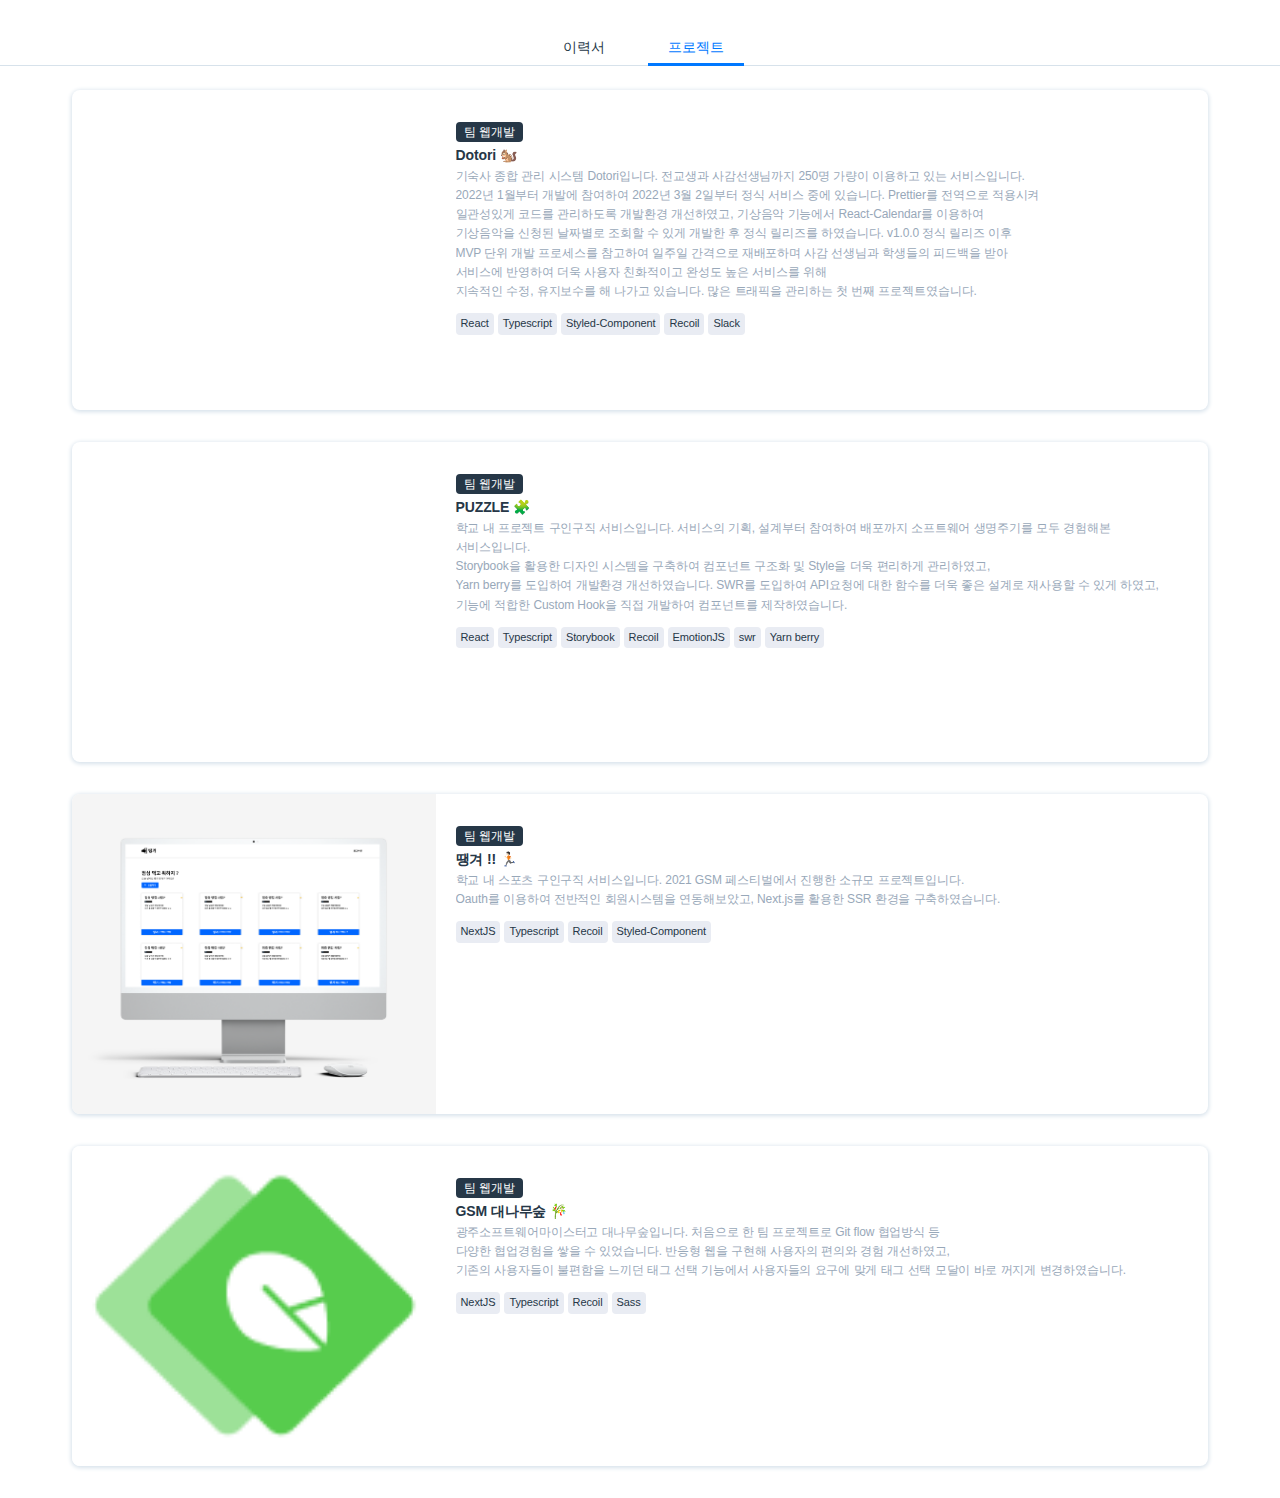
==== skill.html @ eed65def "Add : html, css" ====
<!DOCTYPE html>
<html
  lang="ko"
  xml:lang="ko"
  xmlns="http://www.w3.org/1999/xhtml"
  class=""
  translate=""
>
  <head>
    <title>성장하는 개발자 정태환의 프로젝트입니다.</title>
    <meta charset="utf-8" />
    <link rel="stylesheet" media="all" href="./app.css" />
    <link rel="stylesheet" media="all" href="./library.css" />
  </head>

  <body
    class="skill-check-assignments skill-check-assignments-index"
    data-ns=""
    data-controller="skill_check_assignments"
    data-action="index"
    data-defaultlocale="ko"
    data-locale="ko"
  >
    <div class="main">
      <ul class="nav nav-tabs skill-checks-nav-tabs nav-svg" role="tablist">
        <li class="nav-item">
          <a class="nav-link" href="./index.html">
            <svg class="ic-24"></svg>
            이력서
          </a>
        </li>
        <li class="nav-item active">
          <a class="nav-link" href="./skill.html">
            <svg class="ic-24"></svg>
            프로젝트
          </a>
        </li>
      </ul>
      <div class="container-skill-checks-assignment">
        <div class="container">
          <section class="skill-check-assignment-contents">
            <section class="skill-check-assignment-list">
              <div class="list-assignments">
                <div style="width: 100%" class="list-assignment-item">
                  <a
                    style="display: flex; flex-direction: row"
                    href="https://github.com/Team-Ampersand/Dotori-client"
                    class="item-content"
                  >
                    <div
                      class="img-thumb"
                      style="
                        background: url('./image/dotori\ mockup.png') no-repeat
                          center;
                        background-size: cover;
                      "
                    ></div>
                    <div class="body">
                      <span>
                        <span class="badge practice">팀 웹개발</span>
                      </span>
                      <h5 class="title">Dotori 🐿</h5>
                      <div class="markdown github">
                        <p>
                          기숙사 종합 관리 시스템 Dotori입니다. 전교생과
                          사감선생님까지 250명 가량이 이용하고 있는
                          서비스입니다. <br />2022년 1월부터 개발에 참여하여
                          2022년 3월 2일부터 정식 서비스 중에 있습니다.
                          Prettier를 전역으로 적용시켜 <br />일관성있게 코드를
                          관리하도록 개발환경 개선하였고, 기상음악 기능에서
                          React-Calendar를 이용하여 <br />기상음악을 신청된
                          날짜별로 조회할 수 있게 개발한 후 정식 릴리즈를
                          하였습니다. v1.0.0 정식 릴리즈 이후 <br />MVP 단위
                          개발 프로세스를 참고하여 일주일 간격으로 재배포하며
                          사감 선생님과 학생들의 피드백을 받아 <br />서비스에
                          반영하여 더욱 사용자 친화적이고 완성도 높은 서비스를
                          위해 <br />지속적인 수정, 유지보수를 해 나가고
                          있습니다. 많은 트래픽을 관리하는 첫 번째
                          프로젝트였습니다.
                        </p>
                      </div>
                      <ul class="tags">
                        <li class="tag">React</li>
                        <li class="tag">Typescript</li>
                        <li class="tag">Styled-Component</li>
                        <li class="tag">Recoil</li>
                        <li class="tag">Slack</li>
                      </ul>
                    </div>
                  </a>
                </div>
                <div style="width: 100%" class="list-assignment-item">
                  <a
                    style="display: flex; flex-direction: row"
                    href="https://github.com/Frame-in-Puzzle/Puzzle-Front"
                    class="item-content"
                  >
                    <div
                      class="img-thumb"
                      style="
                        background: url('https://img1.daumcdn.net/thumb/R1280x0/?scode=mtistory2&fname=https%3A%2F%2Fblog.kakaocdn.net%2Fdn%2FQvukx%2FbtrpxwzLynY%2F8ZdENGbINruD2b8028ktpK%2Fimg.png')
                          no-repeat center;
                        background-size: cover;
                      "
                    ></div>
                    <div class="body">
                      <span>
                        <span class="badge practice">팀 웹개발</span>
                      </span>
                      <h5 class="title">PUZZLE 🧩</h5>
                      <div class="markdown github">
                        <p>
                          학교 내 프로젝트 구인구직 서비스입니다. 서비스의 기획,
                          설계부터 참여하여 배포까지 소프트웨어 생명주기를 모두
                          경험해본 서비스입니다. <br />
                          Storybook을 활용한 디자인 시스템을 구축하여 컴포넌트
                          구조화 및 Style을 더욱 편리하게 관리하였고,<br />
                          Yarn berry를 도입하여 개발환경 개선하였습니다. SWR를
                          도입하여 API요청에 대한 함수를 더욱 좋은 설계로
                          재사용할 수 있게 하였고,<br />
                          기능에 적합한 Custom Hook을 직접 개발하여 컴포넌트를
                          제작하였습니다.
                        </p>
                      </div>
                      <ul class="tags">
                        <li class="tag">React</li>
                        <li class="tag">Typescript</li>
                        <li class="tag">Storybook</li>
                        <li class="tag">Recoil</li>
                        <li class="tag">EmotionJS</li>
                        <li class="tag">swr</li>
                        <li class="tag">Yarn berry</li>
                      </ul>
                    </div>
                  </a>
                </div>
                <div style="width: 100%" class="list-assignment-item">
                  <a
                    style="display: flex; flex-direction: row"
                    href="https://github.com/Ohapzizon/Ohapzizon-Client"
                    class="item-content"
                  >
                    <div
                      class="img-thumb"
                      style="
                        background: url('./image/ddanggyo\ mockup.png')
                          no-repeat center;
                        background-size: cover;
                      "
                    ></div>
                    <div class="body">
                      <span>
                        <span class="badge practice">팀 웹개발</span>
                      </span>
                      <h5 class="title">땡겨 !! 🏃🏻</h5>
                      <div class="markdown github">
                        <p>
                          학교 내 스포츠 구인구직 서비스입니다. 2021 GSM
                          페스티벌에서 진행한 소규모 프로젝트입니다.
                          <br />Oauth를 이용하여 전반적인 회원시스템을
                          연동해보았고, Next.js를 활용한 SSR 환경을
                          구축하였습니다.
                        </p>
                      </div>
                      <ul class="tags">
                        <li class="tag">NextJS</li>
                        <li class="tag">Typescript</li>
                        <li class="tag">Recoil</li>
                        <li class="tag">Styled-Component</li>
                      </ul>
                    </div>
                  </a>
                </div>
                <div style="width: 100%" class="list-assignment-item">
                  <a
                    style="display: flex; flex-direction: row"
                    href="https://github.com/joog-lim/bamboo-front"
                    class="item-content"
                  >
                    <div
                      class="img-thumb"
                      style="
                        background: url('./image/jooglim\ logo.png') no-repeat
                          center;
                        background-size: cover;
                      "
                    ></div>
                    <div class="body">
                      <span>
                        <span class="badge practice">팀 웹개발</span>
                      </span>
                      <h5 class="title">GSM 대나무숲 🎋</h5>
                      <div class="markdown github">
                        <p>
                          광주소프트웨어마이스터고 대나무숲입니다. 처음으로 한
                          팀 프로젝트로 Git flow 협업방식 등 <br />다양한
                          협업경험을 쌓을 수 있었습니다. 반응형 웹을 구현해
                          사용자의 편의와 경험 개선하였고, <br />기존의
                          사용자들이 불편함을 느끼던 태그 선택 기능에서
                          사용자들의 요구에 맞게 태그 선택 모달이 바로 꺼지게
                          변경하였습니다.
                        </p>
                      </div>
                      <ul class="tags">
                        <li class="tag">NextJS</li>
                        <li class="tag">Typescript</li>
                        <li class="tag">Recoil</li>
                        <li class="tag">Sass</li>
                      </ul>
                    </div>
                  </a>
                </div>
              </div>
            </section>
          </section>
        </div>
      </div>
    </div>
  </body>
</html>
---- app.css ----
:export {
    xs-down: "max-width: 320px";
    sm-down: "max-width: 575px";
    md-down: "max-width: 767px";
    lg-down: "max-width: 991px";
    xl-down: "max-width: 1199px";
    xxl-down: "max-width: 1599px";
    xxxl-down: "max-width: 1999px"
}

.w-56 {
    width: 3.5rem !important
}

.w-74 {
    width: 4.625rem !important
}

.w-80 {
    width: 5rem !important
}

.w-90 {
    width: 5.625rem !important
}

.w-150 {
    width: 9.375rem !important
}

.w-160 {
    width: 10rem !important
}

.w-194 {
    width: 12.125rem !important
}

.w-220 {
    width: 13.75rem !important
}

.w-249 {
    width: 15.5625rem !important
}

.w-270 {
    width: 16.875rem !important
}

.w-304 {
    width: 19rem !important
}

.w-309 {
    width: 19.3125rem !important
}

.w-500 {
    width: 31.25rem !important
}

.w-618 {
    width: 38.625rem !important
}

.w-656 {
    width: 41rem !important
}

.w-720 {
    width: 45rem !important
}

.w-932 {
    width: 58.25rem !important
}

.h-18 {
    height: 1.125rem !important
}

.h-22 {
    height: 1.375rem !important
}

.h-41 {
    height: 2.5625rem !important
}

.h-71 {
    height: 4.4375rem !important
}

.h-180 {
    height: 11.25rem !important
}

:export {
    xs-down: "max-width: 320px";
    sm-down: "max-width: 575px";
    md-down: "max-width: 767px";
    lg-down: "max-width: 991px";
    xl-down: "max-width: 1199px";
    xxl-down: "max-width: 1599px";
    xxxl-down: "max-width: 1999px"
}

body {
    width: 100%;
    margin: 0;
    word-break: keep-all;
    word-wrap: break-word;
    color: #263747;
    overflow-x: hidden
}

a:focus {
    outline: 0
}

svg {
    transition-delay: initial;
    transition-duration: 80ms;
    transition-property: all;
    transition-timing-function: ease-in-out;
    vertical-align: top
}

.main {
    min-height: calc(100vh - 3.125rem - 24.625rem - 5rem)
}

@media (max-width: 767px) {
    .main {
        min-height: calc(100vh - 3.125rem - 24.625rem - 2.125rem)
    }
}

@media (max-width: 575px) {
    .main {
        min-height: calc(100vh - 3.125rem - 24.625rem - .875rem)
    }
}

@keyframes hover-me {
    100% {
        transform: translate3d(0, .75rem, 0)
    }
}

@keyframes sk-bouncedelay {
    0%, 100%, 80% {
        transform: scale(0)
    }
    40% {
        transform: scale(1)
    }
}

@supports (-webkit-line-clamp:1) {
    .line-clamp:after {
        display: none !important
    }
}

.section-title {
    margin: 2.5rem 0 .5rem 0;
    display: flex;
    justify-content: space-between;
    align-items: center
}

@media (max-width: 575px) {
    .section-title {
        margin: 1rem 0 .25rem 0
    }
}

@media (min-width: 576px) and (max-width: 767px) {
    .section-title {
        margin: 1.5rem 0 .25rem 0
    }
}

@media (min-width: 768px) and (max-width: 991px) {
    .section-title {
        margin: 2rem 0 .5rem 0
    }
}

.section-title h5, .section-title h6 {
    font-weight: 700
}

@media (max-width: 767px) {
    .section-title h5, .section-title h6 {
        font-size: 14px;
        line-height: 1.5
    }
}

@media (max-width: 767px) and (max-width: 767px) {
    .section-title h5, .section-title h6 {
        font-size: 13px
    }
}

@keyframes pulse {
    0% {
        box-shadow: 0 0 rgba(255, 255, 255, .4)
    }
    70% {
        box-shadow: 0 0 0 .625rem rgba(255, 255, 255, 0)
    }
    100% {
        box-shadow: 0 0 rgba(255, 255, 255, 0)
    }
}

@page {
    margin: 0
}

@keyframes cd-pulse {
    0% {
        box-shadow: 0 0 0 0 #fbc02d
    }
    100% {
        box-shadow: 0 0 0 20px rgba(255, 235, 59, 0)
    }
}

@keyframes scale {
    0% {
        transform: translateY(-25%) scale(.2)
    }
    50% {
        transform: translateY(25%) scale(.4)
    }
    100% {
        transform: translateY(-25%) scale(.2)
    }
}

.nav-svg {
    justify-content: center
}

@media (max-width: 575px) {
    .nav-svg {
        flex-wrap: nowrap;
        overflow-x: scroll;
        overflow-y: hidden;
        justify-content: flex-start
    }
}

.nav-svg > .nav-item, .nav-svg > li {
    text-align: center
}

@media (min-width: 576px) {
    .nav-svg > .nav-item, .nav-svg > li {
        min-width: 6rem
    }
}

@media (max-width: 575px) {
    .nav-svg > .nav-item, .nav-svg > li {
        font-size: .875rem
    }
}

.nav-svg > .nav-item > a, .nav-svg > li > a {
    white-space: nowrap
}

.nav-svg > .nav-item > a > svg, .nav-svg > li > a > svg {
    display: block;
    margin: 0 auto .25rem auto
}

@media (max-width: 575px) {
    .nav-svg > .nav-item > a > svg, .nav-svg > li > a > svg {
        display: none
    }
}

.nav-svg > .nav-item + .nav-item, .nav-svg > .nav-item + li, .nav-svg > li + .nav-item, .nav-svg > li + li {
    margin-left: .25rem
}

@media (max-width: 575px) {
    .nav-svg > .nav-item + .nav-item, .nav-svg > .nav-item + li, .nav-svg > li + .nav-item, .nav-svg > li + li {
        margin-left: .75rem
    }
}

@media (max-width: 575px) {
    .nav-svg > .nav-item:first-child, .nav-svg > li:first-child {
        margin-left: .75rem
    }
}

@-moz-document url-prefix() {
    input[type=radio] {
        width: 1rem;
        min-width: 1rem;
        max-width: 1rem;
        height: 1rem;
        border: .125rem solid #b2c0cc;
        margin-right: .375rem;
        -webkit-appearance: none;
        -moz-appearance: none;
        background-color: transparent;
        border-radius: 62.5rem;
        outline: 0 !important;
        vertical-align: middle
    }
    input[type=radio]:not([disabled]):focus, input[type=radio]:not([disabled]):hover {
        border: .32rem solid #263747;
        background-color: #263747
    }
    input[type=radio]:checked {
        border: .32rem solid #263747;
        background-color: #fff !important
    }
}

@-moz-document url-prefix() {
    input[type=checkbox] {
        width: 1rem;
        min-width: 1rem;
        max-width: 1rem;
        height: 1rem;
        border: .125rem solid #b2c0cc;
        margin-right: .375rem;
        -webkit-appearance: none;
        -moz-appearance: none;
        background-color: transparent;
        border-radius: .125rem;
        outline: 0 !important;
        vertical-align: middle
    }
    input[type=checkbox]:not([disabled]):focus, input[type=checkbox]:not([disabled]):hover {
        border-color: #263747;
        background-color: transparent;
        background-size: .875rem .75rem
    }
    input[type=checkbox]:checked {
        border-color: #263747;
        background: #263747 url(https://andrewdongminyoo.github.iohttps://andrewdongminyoo.github.iohttps://andrewdongminyoo.github.iohttps://andrewdongminyoo.github.iohttps://andrewdongminyoo.github.iohttps://andrewdongminyoo.github.iohttps://andrewdongminyoo.github.iohttps://andrewdongminyoo.github.iohttps://andrewdongminyoo.github.iohttps://andrewdongminyoo.github.iohttps://andrewdongminyoo.github.iohttps://andrewdongminyoo.github.iohttps://andrewdongminyoo.github.iohttps://andrewdongminyoo.github.iohttps://andrewdongminyoo.github.iohttps://andrewdongminyoo.github.iohttps://andrewdongminyoo.github.iohttps://andrewdongminyoo.github.iohttps://andrewdongminyoo.github.iohttps://andrewdongminyoo.github.iohttps://andrewdongminyoo.github.iohttps://andrewdongminyoo.github.iohttps://andrewdongminyoo.github.io/assets/img-check-sm-light-c6c81f31aa06c36b958455d046792770241fe33b1e41998e22485fd6e41f13a2.png) no-repeat center center !important;
        background-size: .625rem .5rem !important
    }
}

@keyframes slideInUp {
    from {
        transform: translateY(calc(100% + 24px))
    }
    to {
        transform: translateY(0)
    }
}

@-moz-document url-prefix() {
    .input-checkbox-list .input-checkbox {
        width: 1rem;
        min-width: 1rem;
        max-width: 1rem;
        height: 1rem;
        border: .125rem solid #cdd7e0;
        margin-right: .375rem;
        -webkit-appearance: none;
        -moz-appearance: none;
        background-color: transparent;
        border-radius: .125rem;
        outline: 0 !important;
        vertical-align: middle
    }
    .input-checkbox-list .input-checkbox:not([disabled]):focus, .input-checkbox-list .input-checkbox:not([disabled]):hover {
        border-color: #0053f4;
        background-color: transparent;
        background-size: .875rem .75rem
    }
    .input-checkbox-list .input-checkbox:checked {
        border-color: #0053f4;
        background: #0053f4 url(/assets/img-check-sm-light-c6c81f31aa06c36b958455d046792770241fe33b1e41998e22485fd6e41f13a2.png) no-repeat center center !important;
        background-size: .625rem .5rem !important
    }
}

@-moz-document url-prefix() {
    .filter-box .filter-options .input-checkbox {
        width: 1rem;
        min-width: 1rem;
        max-width: 1rem;
        height: 1rem;
        border: .125rem solid #98a8b9;
        margin-right: .375rem;
        -webkit-appearance: none;
        -moz-appearance: none;
        background-color: transparent;
        border-radius: .125rem;
        outline: 0 !important;
        vertical-align: middle
    }
    .filter-box .filter-options .input-checkbox:not([disabled]):focus, .filter-box .filter-options .input-checkbox:not([disabled]):hover {
        border-color: #0078ff;
        background-color: transparent;
        background-size: .875rem .75rem
    }
    .filter-box .filter-options .input-checkbox:checked {
        border-color: #0078ff;
        background: #0078ff url(/assets/img-check-sm-light-c6c81f31aa06c36b958455d046792770241fe33b1e41998e22485fd6e41f13a2.png) no-repeat center center !important;
        background-size: .625rem .5rem !important
    }
}

@keyframes ic-spinner {
    0% {
        transform: rotate(0)
    }
    100% {
        transform: rotate(1440deg)
    }
}

@keyframes spin {
    from {
        transform: rotate(0)
    }
    to {
        transform: rotate(359deg)
    }
}

@keyframes lds-ellipsis1 {
    0% {
        transform: scale(0)
    }
    100% {
        transform: scale(1)
    }
}

@keyframes lds-ellipsis3 {
    0% {
        transform: scale(1)
    }
    100% {
        transform: scale(0)
    }
}

@keyframes lds-ellipsis2 {
    0% {
        transform: translate(0, 0)
    }
    100% {
        transform: translate(19px, 0)
    }
}

@keyframes fadeDownLoad {
    from {
        opacity: 0;
        transform: translateY(-.25rem)
    }
    to {
        opacity: 1;
        transform: translateY(0)
    }
}

@keyframes fadeDownLoad {
    from {
        opacity: 0;
        transform: translateY(-.25rem)
    }
    to {
        opacity: 1;
        transform: translateY(0)
    }
}

@keyframes fadeDownLoad {
    from {
        opacity: 0;
        transform: translateY(-.25rem)
    }
    to {
        opacity: 1;
        transform: translateY(0)
    }
}

@keyframes fadeDownLoad {
    from {
        opacity: 0;
        transform: translateY(-.25rem)
    }
    to {
        opacity: 1;
        transform: translateY(0)
    }
}

@keyframes fadeDownLoad {
    from {
        opacity: 0;
        transform: translateY(-.25rem)
    }
    to {
        opacity: 1;
        transform: translateY(0)
    }
}

@keyframes fadeDownLoad {
    from {
        opacity: 0;
        transform: translateY(-.25rem)
    }
    to {
        opacity: 1;
        transform: translateY(0)
    }
}

@keyframes fadeDownLoad {
    from {
        opacity: 0;
        transform: translateY(-.25rem)
    }
    to {
        opacity: 1;
        transform: translateY(0)
    }
}

@keyframes fadeDownLoad {
    from {
        opacity: 0;
        transform: translateY(-.25rem)
    }
    to {
        opacity: 1;
        transform: translateY(0)
    }
}

@keyframes fadeDownLoad {
    from {
        opacity: 0;
        transform: translateY(-.25rem)
    }
    to {
        opacity: 1;
        transform: translateY(0)
    }
}

@keyframes fadeDownLoad {
    from {
        opacity: 0;
        transform: translateY(-.25rem)
    }
    to {
        opacity: 1;
        transform: translateY(0)
    }
}

@keyframes fadeDownLoad {
    from {
        opacity: 0;
        transform: translateY(-.25rem)
    }
    to {
        opacity: 1;
        transform: translateY(0)
    }
}

@keyframes blink {
    0% {
        opacity: 1
    }
    50% {
        opacity: .16
    }
    100% {
        opacity: 1
    }
}

@keyframes indeterminate {
    0% {
        left: -35%;
        right: 100%
    }
    60% {
        left: 100%;
        right: -90%
    }
    100% {
        left: 100%;
        right: -90%
    }
}

@keyframes indeterminate-short {
    0% {
        left: -200%;
        right: 100%
    }
    60% {
        left: 107%;
        right: -8%
    }
    100% {
        left: 107%;
        right: -8%
    }
}

:export {
    xs-down: "max-width: 320px";
    sm-down: "max-width: 575px";
    md-down: "max-width: 767px";
    lg-down: "max-width: 991px";
    xl-down: "max-width: 1199px";
    xxl-down: "max-width: 1599px";
    xxxl-down: "max-width: 1999px"
}

:export {
    xs-down: "max-width: 320px";
    sm-down: "max-width: 575px";
    md-down: "max-width: 767px";
    lg-down: "max-width: 991px";
    xl-down: "max-width: 1199px";
    xxl-down: "max-width: 1599px";
    xxxl-down: "max-width: 1999px"
}

@keyframes slide {
    from {
        opacity: 0;
        transform: translateX(1rem) translateY(-50%)
    }
    to {
        opacity: 1;
        transform: translateX(0) translateY(-50%)
    }
}

:export {
    xs-down: "max-width: 320px";
    sm-down: "max-width: 575px";
    md-down: "max-width: 767px";
    lg-down: "max-width: 991px";
    xl-down: "max-width: 1199px";
    xxl-down: "max-width: 1599px";
    xxxl-down: "max-width: 1999px"
}

:export {
    xs-down: "max-width: 320px";
    sm-down: "max-width: 575px";
    md-down: "max-width: 767px";
    lg-down: "max-width: 991px";
    xl-down: "max-width: 1199px";
    xxl-down: "max-width: 1599px";
    xxxl-down: "max-width: 1999px"
}

:export {
    xs-down: "max-width: 320px";
    sm-down: "max-width: 575px";
    md-down: "max-width: 767px";
    lg-down: "max-width: 991px";
    xl-down: "max-width: 1199px";
    xxl-down: "max-width: 1599px";
    xxxl-down: "max-width: 1999px"
}

:export {
    xs-down: "max-width: 320px";
    sm-down: "max-width: 575px";
    md-down: "max-width: 767px";
    lg-down: "max-width: 991px";
    xl-down: "max-width: 1199px";
    xxl-down: "max-width: 1599px";
    xxxl-down: "max-width: 1999px"
}

:export {
    xs-down: "max-width: 320px";
    sm-down: "max-width: 575px";
    md-down: "max-width: 767px";
    lg-down: "max-width: 991px";
    xl-down: "max-width: 1199px";
    xxl-down: "max-width: 1599px";
    xxxl-down: "max-width: 1999px"
}

:export {
    xs-down: "max-width: 320px";
    sm-down: "max-width: 575px";
    md-down: "max-width: 767px";
    lg-down: "max-width: 991px";
    xl-down: "max-width: 1199px";
    xxl-down: "max-width: 1599px";
    xxxl-down: "max-width: 1999px"
}

:export {
    xs-down: "max-width: 320px";
    sm-down: "max-width: 575px";
    md-down: "max-width: 767px";
    lg-down: "max-width: 991px";
    xl-down: "max-width: 1199px";
    xxl-down: "max-width: 1599px";
    xxxl-down: "max-width: 1999px"
}

:export {
    xs-down: "max-width: 320px";
    sm-down: "max-width: 575px";
    md-down: "max-width: 767px";
    lg-down: "max-width: 991px";
    xl-down: "max-width: 1199px";
    xxl-down: "max-width: 1599px";
    xxxl-down: "max-width: 1999px"
}

:export {
    xs-down: "max-width: 320px";
    sm-down: "max-width: 575px";
    md-down: "max-width: 767px";
    lg-down: "max-width: 991px";
    xl-down: "max-width: 1199px";
    xxl-down: "max-width: 1599px";
    xxxl-down: "max-width: 1999px"
}

@keyframes flash {
    0%, 100%, 50% {
        opacity: 1
    }
    100%, 50% {
        opacity: 0
    }
}

@keyframes spin {
    to {
        transform: rotate(360deg)
    }
}

:export {
    xs-down: "max-width: 320px";
    sm-down: "max-width: 575px";
    md-down: "max-width: 767px";
    lg-down: "max-width: 991px";
    xl-down: "max-width: 1199px";
    xxl-down: "max-width: 1599px";
    xxxl-down: "max-width: 1999px"
}

@-moz-document url-prefix() {
    .design .design-component-checkbox-size-24 input[type=checkbox] {
        width: 1.5rem;
        min-width: 1.5rem;
        max-width: 1.5rem;
        height: 1.5rem;
        border: .125rem solid #b2c0cc;
        margin-right: .375rem;
        -webkit-appearance: none;
        -moz-appearance: none;
        background-color: transparent;
        border-radius: .125rem;
        outline: 0 !important;
        vertical-align: middle
    }
    .design .design-component-checkbox-size-24 input[type=checkbox]:not([disabled]):focus, .design .design-component-checkbox-size-24 input[type=checkbox]:not([disabled]):hover {
        border-color: #263747;
        background-color: transparent;
        background-size: .875rem .75rem
    }
    .design .design-component-checkbox-size-24 input[type=checkbox]:checked {
        border-color: #263747;
        background: #263747 url(https://andrewdongminyoo.github.iohttps://andrewdongminyoo.github.io/assets/img-check-light-bcda1ac96cc8d1e2b0a4087aa60ff04b9b15d649a3b4b72a28f8f1112f42827b.png) no-repeat center center !important;
        background-size: .875rem .75rem
    }
}

@-moz-document url-prefix() {
    .design .design-component-checkbox-size-32 input[type=checkbox] {
        width: 2rem;
        min-width: 2rem;
        max-width: 2rem;
        height: 2rem;
        border: .125rem solid #b2c0cc;
        margin-right: .375rem;
        -webkit-appearance: none;
        -moz-appearance: none;
        background-color: transparent;
        border-radius: .125rem;
        outline: 0 !important;
        vertical-align: middle
    }
    .design .design-component-checkbox-size-32 input[type=checkbox]:not([disabled]):focus, .design .design-component-checkbox-size-32 input[type=checkbox]:not([disabled]):hover {
        border-color: #263747;
        background-color: transparent;
        background-size: .875rem .75rem
    }
    .design .design-component-checkbox-size-32 input[type=checkbox]:checked {
        border-color: #263747;
        background: #263747 url(/assets/img-check-light-bcda1ac96cc8d1e2b0a4087aa60ff04b9b15d649a3b4b72a28f8f1112f42827b.png) no-repeat center center !important;
        background-size: .875rem .75rem
    }
}

@keyframes appearance {
    from {
        opacity: 0;
        transform: translateX(-.5rem)
    }
    to {
        opacity: 1;
        transform: translateX(0)
    }
}

@keyframes disappearance {
    from {
        opacity: 1;
        transform: translateX(0)
    }
    to {
        opacity: 0;
        transform: translateX(-.5rem)
    }
}

@keyframes slideInDown {
    from {
        opacity: 0;
        transform: translateY(-12.5rem) translateX(-50%)
    }
    to {
        opacity: 1;
        transform: translateY(0) translateX(-50%)
    }
}

@keyframes inline-spinner {
    0% {
        border-radius: .75rem;
        transform: rotate(0)
    }
    50% {
        border-radius: 0;
        transform: rotate(180deg) scale(1.2)
    }
    100% {
        border-radius: .75rem;
        transform: rotate(360deg)
    }
}

@-moz-document url-prefix() {
    .ml-competition-question .table-submissions .table-submission-index .submissions-final-use .btn-check-file input[type=radio].file-selector, .web-assignment-testee .table-submissions .table-submission-index .submissions-final-use .btn-check-file input[type=radio].file-selector {
        width: 1.25rem;
        min-width: 1.25rem;
        max-width: 1.25rem;
        height: 1.25rem;
        border: .125rem solid #0078ff;
        margin-right: .375rem;
        -webkit-appearance: none;
        -moz-appearance: none;
        background-color: transparent;
        border-radius: 62.5rem;
        outline: 0 !important;
        vertical-align: middle
    }
    .ml-competition-question .table-submissions .table-submission-index .submissions-final-use .btn-check-file input[type=radio].file-selector:not([disabled]):focus, .ml-competition-question .table-submissions .table-submission-index .submissions-final-use .btn-check-file input[type=radio].file-selector:not([disabled]):hover, .web-assignment-testee .table-submissions .table-submission-index .submissions-final-use .btn-check-file input[type=radio].file-selector:not([disabled]):focus, .web-assignment-testee .table-submissions .table-submission-index .submissions-final-use .btn-check-file input[type=radio].file-selector:not([disabled]):hover {
        border: .4rem solid #0053f4;
        background-color: #0053f4
    }
    .ml-competition-question .table-submissions .table-submission-index .submissions-final-use .btn-check-file input[type=radio].file-selector:checked, .web-assignment-testee .table-submissions .table-submission-index .submissions-final-use .btn-check-file input[type=radio].file-selector:checked {
        border: .4rem solid #0053f4;
        background-color: #fff !important
    }
}

@keyframes animationElSign {
    from {
        width: 0
    }
    to {
        width: 7.25rem
    }
}

:export {
    xs-down: "max-width: 320px";
    sm-down: "max-width: 575px";
    md-down: "max-width: 767px";
    lg-down: "max-width: 991px";
    xl-down: "max-width: 1199px";
    xxl-down: "max-width: 1599px";
    xxxl-down: "max-width: 1999px"
}

:export {
    xs-down: "max-width: 320px";
    sm-down: "max-width: 575px";
    md-down: "max-width: 767px";
    lg-down: "max-width: 991px";
    xl-down: "max-width: 1199px";
    xxl-down: "max-width: 1599px";
    xxxl-down: "max-width: 1999px"
}

:export {
    xs-down: "max-width: 320px";
    sm-down: "max-width: 575px";
    md-down: "max-width: 767px";
    lg-down: "max-width: 991px";
    xl-down: "max-width: 1199px";
    xxl-down: "max-width: 1599px";
    xxxl-down: "max-width: 1999px"
}

:export {
    xs-down: "max-width: 320px";
    sm-down: "max-width: 575px";
    md-down: "max-width: 767px";
    lg-down: "max-width: 991px";
    xl-down: "max-width: 1199px";
    xxl-down: "max-width: 1599px";
    xxxl-down: "max-width: 1999px"
}

:export {
    xs-down: "max-width: 320px";
    sm-down: "max-width: 575px";
    md-down: "max-width: 767px";
    lg-down: "max-width: 991px";
    xl-down: "max-width: 1199px";
    xxl-down: "max-width: 1599px";
    xxxl-down: "max-width: 1999px"
}

:export {
    xs-down: "max-width: 320px";
    sm-down: "max-width: 575px";
    md-down: "max-width: 767px";
    lg-down: "max-width: 991px";
    xl-down: "max-width: 1199px";
    xxl-down: "max-width: 1599px";
    xxxl-down: "max-width: 1999px"
}

@keyframes sk-foldCubeAngle {
    0%, 10% {
        opacity: 0;
        transform: perspective(140px) rotateX(-180deg)
    }
    25%, 75% {
        opacity: 1;
        transform: perspective(140px) rotateX(0)
    }
    100%, 90% {
        opacity: 0;
        transform: perspective(140px) rotateY(180deg)
    }
}

:export {
    xs-down: "max-width: 320px";
    sm-down: "max-width: 575px";
    md-down: "max-width: 767px";
    lg-down: "max-width: 991px";
    xl-down: "max-width: 1199px";
    xxl-down: "max-width: 1599px";
    xxxl-down: "max-width: 1999px"
}

div[class^=icon-add-], div[class^=icon-remove-] {
    cursor: pointer
}

div[class^=icon-add-]:hover *, div[class^=icon-remove-]:hover * {
    fill: #0078ff
}

:export {
    xs-down: "max-width: 320px";
    sm-down: "max-width: 575px";
    md-down: "max-width: 767px";
    lg-down: "max-width: 991px";
    xl-down: "max-width: 1199px";
    xxl-down: "max-width: 1599px";
    xxxl-down: "max-width: 1999px"
}

@keyframes moveSlideshow {
    100% {
        transform: translateX(-66.6666%)
    }
}

:export {
    xs-down: "max-width: 320px";
    sm-down: "max-width: 575px";
    md-down: "max-width: 767px";
    lg-down: "max-width: 991px";
    xl-down: "max-width: 1199px";
    xxl-down: "max-width: 1599px";
    xxxl-down: "max-width: 1999px"
}

:export {
    xs-down: "max-width: 320px";
    sm-down: "max-width: 575px";
    md-down: "max-width: 767px";
    lg-down: "max-width: 991px";
    xl-down: "max-width: 1199px";
    xxl-down: "max-width: 1599px";
    xxxl-down: "max-width: 1999px"
}

@-moz-document url-prefix() {
    .challenge-preview .content-block .list .quiz-examples .quiz-example-wrapper input.quiz-example-radiobutton {
        width: 1rem;
        min-width: 1rem;
        max-width: 1rem;
        height: 1rem;
        border: .125rem solid #44576c;
        margin-right: .375rem;
        -webkit-appearance: none;
        -moz-appearance: none;
        background-color: transparent;
        border-radius: 62.5rem;
        outline: 0 !important;
        vertical-align: middle
    }
    .challenge-preview .content-block .list .quiz-examples .quiz-example-wrapper input.quiz-example-radiobutton:not([disabled]):focus, .challenge-preview .content-block .list .quiz-examples .quiz-example-wrapper input.quiz-example-radiobutton:not([disabled]):hover {
        border: .32rem solid #3292ff;
        background-color: #3292ff
    }
    .challenge-preview .content-block .list .quiz-examples .quiz-example-wrapper input.quiz-example-radiobutton:checked {
        border: .32rem solid #3292ff;
        background-color: #fff !important
    }
}

@-moz-document url-prefix() {
    .challenge-preview .content-block .list .quiz-examples .quiz-example-wrapper input.quiz-example-checkbox {
        width: 1rem;
        min-width: 1rem;
        max-width: 1rem;
        height: 1rem;
        border: .125rem solid #44576c;
        margin-right: .375rem;
        -webkit-appearance: none;
        -moz-appearance: none;
        background-color: transparent;
        border-radius: .125rem;
        outline: 0 !important;
        vertical-align: middle
    }
    .challenge-preview .content-block .list .quiz-examples .quiz-example-wrapper input.quiz-example-checkbox:not([disabled]):focus, .challenge-preview .content-block .list .quiz-examples .quiz-example-wrapper input.quiz-example-checkbox:not([disabled]):hover {
        border-color: #3292ff;
        background-color: transparent;
        background-size: .875rem .75rem
    }
    .challenge-preview .content-block .list .quiz-examples .quiz-example-wrapper input.quiz-example-checkbox:checked {
        border-color: #3292ff;
        background: #3292ff url(/assets/img-check-sm-light-c6c81f31aa06c36b958455d046792770241fe33b1e41998e22485fd6e41f13a2.png) no-repeat center center !important;
        background-size: .625rem .5rem !important
    }
}

@keyframes sk-circleFadeDelay {
    0%, 100%, 39% {
        opacity: 0
    }
    40% {
        opacity: 1
    }
}

:export {
    xs-down: "max-width: 320px";
    sm-down: "max-width: 575px";
    md-down: "max-width: 767px";
    lg-down: "max-width: 991px";
    xl-down: "max-width: 1199px";
    xxl-down: "max-width: 1599px";
    xxxl-down: "max-width: 1999px"
}

:export {
    xs-down: "max-width: 320px";
    sm-down: "max-width: 575px";
    md-down: "max-width: 767px";
    lg-down: "max-width: 991px";
    xl-down: "max-width: 1199px";
    xxl-down: "max-width: 1599px";
    xxxl-down: "max-width: 1999px"
}

:export {
    xs-down: "max-width: 320px";
    sm-down: "max-width: 575px";
    md-down: "max-width: 767px";
    lg-down: "max-width: 991px";
    xl-down: "max-width: 1199px";
    xxl-down: "max-width: 1599px";
    xxxl-down: "max-width: 1999px"
}

@keyframes slideIn {
    from {
        opacity: 0;
        transform: translateY(-.5rem)
    }
    to {
        opacity: 1;
        transform: translateY(0)
    }
}

:export {
    xs-down: "max-width: 320px";
    sm-down: "max-width: 575px";
    md-down: "max-width: 767px";
    lg-down: "max-width: 991px";
    xl-down: "max-width: 1199px";
    xxl-down: "max-width: 1599px";
    xxxl-down: "max-width: 1999px"
}

:export {
    xs-down: "max-width: 320px";
    sm-down: "max-width: 575px";
    md-down: "max-width: 767px";
    lg-down: "max-width: 991px";
    xl-down: "max-width: 1199px";
    xxl-down: "max-width: 1599px";
    xxxl-down: "max-width: 1999px"
}

:export {
    xs-down: "max-width: 320px";
    sm-down: "max-width: 575px";
    md-down: "max-width: 767px";
    lg-down: "max-width: 991px";
    xl-down: "max-width: 1199px";
    xxl-down: "max-width: 1599px";
    xxxl-down: "max-width: 1999px"
}

@keyframes sk-bouncedelay {
    0%, 100%, 80% {
        transform: scale(0)
    }
    40% {
        transform: scale(1)
    }
}

:export {
    xs-down: "max-width: 320px";
    sm-down: "max-width: 575px";
    md-down: "max-width: 767px";
    lg-down: "max-width: 991px";
    xl-down: "max-width: 1199px";
    xxl-down: "max-width: 1599px";
    xxxl-down: "max-width: 1999px"
}

:export {
    xs-down: "max-width: 320px";
    sm-down: "max-width: 575px";
    md-down: "max-width: 767px";
    lg-down: "max-width: 991px";
    xl-down: "max-width: 1199px";
    xxl-down: "max-width: 1599px";
    xxxl-down: "max-width: 1999px"
}

:export {
    xs-down: "max-width: 320px";
    sm-down: "max-width: 575px";
    md-down: "max-width: 767px";
    lg-down: "max-width: 991px";
    xl-down: "max-width: 1199px";
    xxl-down: "max-width: 1599px";
    xxxl-down: "max-width: 1999px"
}

:export {
    xs-down: "max-width: 320px";
    sm-down: "max-width: 575px";
    md-down: "max-width: 767px";
    lg-down: "max-width: 991px";
    xl-down: "max-width: 1199px";
    xxl-down: "max-width: 1599px";
    xxxl-down: "max-width: 1999px"
}

:export {
    xs-down: "max-width: 320px";
    sm-down: "max-width: 575px";
    md-down: "max-width: 767px";
    lg-down: "max-width: 991px";
    xl-down: "max-width: 1199px";
    xxl-down: "max-width: 1599px";
    xxxl-down: "max-width: 1999px"
}

:export {
    xs-down: "max-width: 320px";
    sm-down: "max-width: 575px";
    md-down: "max-width: 767px";
    lg-down: "max-width: 991px";
    xl-down: "max-width: 1199px";
    xxl-down: "max-width: 1599px";
    xxxl-down: "max-width: 1999px"
}

@keyframes offset {
    to {
        stroke-dashoffset: 0
    }
}

@keyframes fadein {
    from {
        opacity: 0
    }
    to {
        opacity: 1
    }
}

:export {
    xs-down: "max-width: 320px";
    sm-down: "max-width: 575px";
    md-down: "max-width: 767px";
    lg-down: "max-width: 991px";
    xl-down: "max-width: 1199px";
    xxl-down: "max-width: 1599px";
    xxxl-down: "max-width: 1999px"
}

:export {
    xs-down: "max-width: 320px";
    sm-down: "max-width: 575px";
    md-down: "max-width: 767px";
    lg-down: "max-width: 991px";
    xl-down: "max-width: 1199px";
    xxl-down: "max-width: 1599px";
    xxxl-down: "max-width: 1999px"
}

:export {
    xs-down: "max-width: 320px";
    sm-down: "max-width: 575px";
    md-down: "max-width: 767px";
    lg-down: "max-width: 991px";
    xl-down: "max-width: 1199px";
    xxl-down: "max-width: 1599px";
    xxxl-down: "max-width: 1999px"
}

:export {
    xs-down: "max-width: 320px";
    sm-down: "max-width: 575px";
    md-down: "max-width: 767px";
    lg-down: "max-width: 991px";
    xl-down: "max-width: 1199px";
    xxl-down: "max-width: 1599px";
    xxxl-down: "max-width: 1999px"
}

.ic-100 {
    width: 6.25rem;
    height: 6.25rem
}

.ic-80 {
    width: 5rem;
    height: 5rem
}

.ic-96 {
    width: 6rem;
    height: 6rem
}

.ic-72 {
    width: 4.5rem;
    height: 4.5rem
}

.ic-64 {
    width: 4rem;
    height: 4rem
}

.ic-48 {
    width: 3rem;
    height: 3rem
}

.ic-40 {
    width: 2.5rem;
    height: 2.5rem
}

.ic-36 {
    width: 2.25rem;
    height: 2.25rem
}

.ic-32 {
    width: 2rem;
    height: 2rem
}

.ic-30 {
    width: 1.875rem;
    height: 1.875rem
}

.ic-24 {
    width: 1.5rem;
    height: 1.5rem
}

.ic-20 {
    width: 1.25rem;
    height: 1.25rem
}

.ic-18 {
    width: 1.125rem;
    height: 1.125rem
}

.ic-16 {
    width: 1rem;
    height: 1rem
}

.ic-14 {
    width: .875rem;
    height: .875rem
}

.ic-13 {
    width: .8125rem;
    height: .8125rem
}

.ic-12 {
    width: .75rem;
    height: .75rem
}

.ic-11 {
    width: .6875rem;
    height: .6875rem
}

.ic-10 {
    width: .625rem;
    height: .625rem
}

.ic-9 {
    width: .5625rem;
    height: .5625rem
}

:export {
    xs-down: "max-width: 320px";
    sm-down: "max-width: 575px";
    md-down: "max-width: 767px";
    lg-down: "max-width: 991px";
    xl-down: "max-width: 1199px";
    xxl-down: "max-width: 1599px";
    xxxl-down: "max-width: 1999px"
}

:export {
    xs-down: "max-width: 320px";
    sm-down: "max-width: 575px";
    md-down: "max-width: 767px";
    lg-down: "max-width: 991px";
    xl-down: "max-width: 1199px";
    xxl-down: "max-width: 1599px";
    xxxl-down: "max-width: 1999px"
}

:export {
    xs-down: "max-width: 320px";
    sm-down: "max-width: 575px";
    md-down: "max-width: 767px";
    lg-down: "max-width: 991px";
    xl-down: "max-width: 1199px";
    xxl-down: "max-width: 1599px";
    xxxl-down: "max-width: 1999px"
}

:export {
    xs-down: "max-width: 320px";
    sm-down: "max-width: 575px";
    md-down: "max-width: 767px";
    lg-down: "max-width: 991px";
    xl-down: "max-width: 1199px";
    xxl-down: "max-width: 1599px";
    xxxl-down: "max-width: 1999px"
}

@-moz-document url-prefix() {
    .applicants__index table .t-select .checkbox-extension .checkbox-batch[disabled], .applicants__index table .t-select .checkbox-extension .checkbox-batch[disabled]:focus, .applicants__index table .t-select .checkbox-extension .checkbox-batch[disabled]:hover {
        width: 1rem;
        min-width: 1rem;
        max-width: 1rem;
        height: 1rem;
        border: .125rem solid #cdd7e0;
        margin-right: .375rem;
        -webkit-appearance: none;
        -moz-appearance: none;
        background-color: transparent;
        border-radius: .125rem;
        outline: 0 !important;
        vertical-align: middle
    }
    .applicants__index table .t-select .checkbox-extension .checkbox-batch[disabled]:focus:not([disabled]):focus, .applicants__index table .t-select .checkbox-extension .checkbox-batch[disabled]:focus:not([disabled]):hover, .applicants__index table .t-select .checkbox-extension .checkbox-batch[disabled]:hover:not([disabled]):focus, .applicants__index table .t-select .checkbox-extension .checkbox-batch[disabled]:hover:not([disabled]):hover, .applicants__index table .t-select .checkbox-extension .checkbox-batch[disabled]:not([disabled]):focus, .applicants__index table .t-select .checkbox-extension .checkbox-batch[disabled]:not([disabled]):hover {
        border-color: #cdd7e0;
        background-color: transparent;
        background-size: .875rem .75rem
    }
    .applicants__index table .t-select .checkbox-extension .checkbox-batch[disabled]:checked, .applicants__index table .t-select .checkbox-extension .checkbox-batch[disabled]:focus:checked, .applicants__index table .t-select .checkbox-extension .checkbox-batch[disabled]:hover:checked {
        border-color: #cdd7e0;
        background: #cdd7e0 url(/assets/img-check-sm-light-c6c81f31aa06c36b958455d046792770241fe33b1e41998e22485fd6e41f13a2.png) no-repeat center center !important;
        background-size: .625rem .5rem !important
    }
}

@-moz-document url-prefix() {
    .talent-index .list-talent.will-be .list-talent-item .area-checkbox .label-checkbox input[type=checkbox] {
        width: 1rem;
        min-width: 1rem;
        max-width: 1rem;
        height: 1rem;
        border: .125rem solid #98a8b9;
        margin-right: .375rem;
        -webkit-appearance: none;
        -moz-appearance: none;
        background-color: transparent;
        border-radius: .125rem;
        outline: 0 !important;
        vertical-align: middle
    }
    .talent-index .list-talent.will-be .list-talent-item .area-checkbox .label-checkbox input[type=checkbox]:not([disabled]):focus, .talent-index .list-talent.will-be .list-talent-item .area-checkbox .label-checkbox input[type=checkbox]:not([disabled]):hover {
        border-color: #0078ff;
        background-color: transparent;
        background-size: .875rem .75rem
    }
    .talent-index .list-talent.will-be .list-talent-item .area-checkbox .label-checkbox input[type=checkbox]:checked {
        border-color: #0078ff;
        background: #0078ff url(/assets/img-check-sm-light-c6c81f31aa06c36b958455d046792770241fe33b1e41998e22485fd6e41f13a2.png) no-repeat center center !important;
        background-size: .625rem .5rem !important
    }
}

@keyframes blink {
    from {
        opacity: 0
    }
    to {
        opacity: 1
    }
}

@-moz-document url-prefix() {
    .modal-test-invitation .modal-content .modal-body .table-tryouts input[type=radio] {
        width: 1.25rem;
        min-width: 1.25rem;
        max-width: 1.25rem;
        height: 1.25rem;
        border: .125rem solid #b2c0cc;
        margin-right: .375rem;
        -webkit-appearance: none;
        -moz-appearance: none;
        background-color: transparent;
        border-radius: 62.5rem;
        outline: 0 !important;
        vertical-align: middle
    }
    .modal-test-invitation .modal-content .modal-body .table-tryouts input[type=radio]:not([disabled]):focus, .modal-test-invitation .modal-content .modal-body .table-tryouts input[type=radio]:not([disabled]):hover {
        border: .4rem solid #263747;
        background-color: #263747
    }
    .modal-test-invitation .modal-content .modal-body .table-tryouts input[type=radio]:checked {
        border: .4rem solid #263747;
        background-color: #fff !important
    }
}

@-moz-document url-prefix() {
    .job-positions-spa .control-panel .form-group .dropdown-filter label input[type=checkbox], .job-profiles-edit .control-panel .form-group .dropdown-filter label input[type=checkbox] {
        width: 1.25rem;
        min-width: 1.25rem;
        max-width: 1.25rem;
        height: 1.25rem;
        border: .125rem solid #b2c0cc;
        margin-right: .375rem;
        -webkit-appearance: none;
        -moz-appearance: none;
        background-color: transparent;
        border-radius: .125rem;
        outline: 0 !important;
        vertical-align: middle
    }
    .job-positions-spa .control-panel .form-group .dropdown-filter label input[type=checkbox]:not([disabled]):focus, .job-positions-spa .control-panel .form-group .dropdown-filter label input[type=checkbox]:not([disabled]):hover, .job-profiles-edit .control-panel .form-group .dropdown-filter label input[type=checkbox]:not([disabled]):focus, .job-profiles-edit .control-panel .form-group .dropdown-filter label input[type=checkbox]:not([disabled]):hover {
        border-color: #0078ff;
        background-color: transparent;
        background-size: .875rem .75rem
    }
    .job-positions-spa .control-panel .form-group .dropdown-filter label input[type=checkbox]:checked, .job-profiles-edit .control-panel .form-group .dropdown-filter label input[type=checkbox]:checked {
        border-color: #0078ff;
        background: #0078ff url(/assets/img-check-sm-light-c6c81f31aa06c36b958455d046792770241fe33b1e41998e22485fd6e41f13a2.png) no-repeat center center !important;
        background-size: .625rem .5rem !important
    }
}

@media (max-width: 767px) {
    @-moz-document url-prefix() {
        .job-positions-spa .control-panel .form-group .dropdown-filter label input[type=checkbox], .job-profiles-edit .control-panel .form-group .dropdown-filter label input[type=checkbox] {
            width: 1rem;
            min-width: 1rem;
            max-width: 1rem;
            height: 1rem;
            border: .125rem solid #b2c0cc;
            margin-right: .375rem;
            -webkit-appearance: none;
            -moz-appearance: none;
            background-color: transparent;
            border-radius: .125rem;
            outline: 0 !important;
            vertical-align: middle
        }
        .job-positions-spa .control-panel .form-group .dropdown-filter label input[type=checkbox]:not([disabled]):focus, .job-positions-spa .control-panel .form-group .dropdown-filter label input[type=checkbox]:not([disabled]):hover, .job-profiles-edit .control-panel .form-group .dropdown-filter label input[type=checkbox]:not([disabled]):focus, .job-profiles-edit .control-panel .form-group .dropdown-filter label input[type=checkbox]:not([disabled]):hover {
            border-color: #0078ff;
            background-color: transparent;
            background-size: .875rem .75rem
        }
        .job-positions-spa .control-panel .form-group .dropdown-filter label input[type=checkbox]:checked, .job-profiles-edit .control-panel .form-group .dropdown-filter label input[type=checkbox]:checked {
            border-color: #0078ff;
            background: #0078ff url(/assets/img-check-sm-light-c6c81f31aa06c36b958455d046792770241fe33b1e41998e22485fd6e41f13a2.png) no-repeat center center !important;
            background-size: .625rem .5rem !important
        }
    }
}

@-moz-document url-prefix() {
    .job-positions-spa .control-panel .form-group .dropdown-filter label input[type=radio], .job-profiles-edit .control-panel .form-group .dropdown-filter label input[type=radio] {
        width: 1.25rem;
        min-width: 1.25rem;
        max-width: 1.25rem;
        height: 1.25rem;
        border: .125rem solid #b2c0cc;
        margin-right: .375rem;
        -webkit-appearance: none;
        -moz-appearance: none;
        background-color: transparent;
        border-radius: 62.5rem;
        outline: 0 !important;
        vertical-align: middle
    }
    .job-positions-spa .control-panel .form-group .dropdown-filter label input[type=radio]:not([disabled]):focus, .job-positions-spa .control-panel .form-group .dropdown-filter label input[type=radio]:not([disabled]):hover, .job-profiles-edit .control-panel .form-group .dropdown-filter label input[type=radio]:not([disabled]):focus, .job-profiles-edit .control-panel .form-group .dropdown-filter label input[type=radio]:not([disabled]):hover {
        border: .4rem solid #0078ff;
        background-color: #0078ff
    }
    .job-positions-spa .control-panel .form-group .dropdown-filter label input[type=radio]:checked, .job-profiles-edit .control-panel .form-group .dropdown-filter label input[type=radio]:checked {
        border: .4rem solid #0078ff;
        background-color: #fff !important
    }
}

@media (max-width: 767px) {
    @-moz-document url-prefix() {
        .job-positions-spa .control-panel .form-group .dropdown-filter label input[type=radio], .job-profiles-edit .control-panel .form-group .dropdown-filter label input[type=radio] {
            width: 1rem;
            min-width: 1rem;
            max-width: 1rem;
            height: 1rem;
            border: .125rem solid #b2c0cc;
            margin-right: .375rem;
            -webkit-appearance: none;
            -moz-appearance: none;
            background-color: transparent;
            border-radius: 62.5rem;
            outline: 0 !important;
            vertical-align: middle
        }
        .job-positions-spa .control-panel .form-group .dropdown-filter label input[type=radio]:not([disabled]):focus, .job-positions-spa .control-panel .form-group .dropdown-filter label input[type=radio]:not([disabled]):hover, .job-profiles-edit .control-panel .form-group .dropdown-filter label input[type=radio]:not([disabled]):focus, .job-profiles-edit .control-panel .form-group .dropdown-filter label input[type=radio]:not([disabled]):hover {
            border: .32rem solid #0078ff;
            background-color: #0078ff
        }
        .job-positions-spa .control-panel .form-group .dropdown-filter label input[type=radio]:checked, .job-profiles-edit .control-panel .form-group .dropdown-filter label input[type=radio]:checked {
            border: .32rem solid #0078ff;
            background-color: #fff !important
        }
    }
}

:export {
    xs-down: "max-width: 320px";
    sm-down: "max-width: 575px";
    md-down: "max-width: 767px";
    lg-down: "max-width: 991px";
    xl-down: "max-width: 1199px";
    xxl-down: "max-width: 1599px";
    xxxl-down: "max-width: 1999px"
}

:export {
    xs-down: "max-width: 320px";
    sm-down: "max-width: 575px";
    md-down: "max-width: 767px";
    lg-down: "max-width: 991px";
    xl-down: "max-width: 1199px";
    xxl-down: "max-width: 1599px";
    xxxl-down: "max-width: 1999px"
}

@-moz-document url-prefix() {
    .modal-manager .table-tests input[type=checkbox] {
        width: 1.25rem;
        min-width: 1.25rem;
        max-width: 1.25rem;
        height: 1.25rem;
        border: .125rem solid #b2c0cc;
        margin-right: .375rem;
        -webkit-appearance: none;
        -moz-appearance: none;
        background-color: transparent;
        border-radius: .125rem;
        outline: 0 !important;
        vertical-align: middle
    }
    .modal-manager .table-tests input[type=checkbox]:not([disabled]):focus, .modal-manager .table-tests input[type=checkbox]:not([disabled]):hover {
        border-color: #263747;
        background-color: transparent;
        background-size: .875rem .75rem
    }
    .modal-manager .table-tests input[type=checkbox]:checked {
        border-color: #263747;
        background: #263747 url(/assets/img-check-sm-light-c6c81f31aa06c36b958455d046792770241fe33b1e41998e22485fd6e41f13a2.png) no-repeat center center !important;
        background-size: .625rem .5rem !important
    }
}

:export {
    xs-down: "max-width: 320px";
    sm-down: "max-width: 575px";
    md-down: "max-width: 767px";
    lg-down: "max-width: 991px";
    xl-down: "max-width: 1199px";
    xxl-down: "max-width: 1599px";
    xxxl-down: "max-width: 1999px"
}

:export {
    xs-down: "max-width: 320px";
    sm-down: "max-width: 575px";
    md-down: "max-width: 767px";
    lg-down: "max-width: 991px";
    xl-down: "max-width: 1199px";
    xxl-down: "max-width: 1599px";
    xxxl-down: "max-width: 1999px"
}

:export {
    xs-down: "max-width: 320px";
    sm-down: "max-width: 575px";
    md-down: "max-width: 767px";
    lg-down: "max-width: 991px";
    xl-down: "max-width: 1199px";
    xxl-down: "max-width: 1599px";
    xxxl-down: "max-width: 1999px"
}

@keyframes appearance {
    from {
        opacity: 0;
        transform: translateX(-.5rem)
    }
    to {
        opacity: 1;
        transform: translateX(0)
    }
}

@keyframes disappearance {
    from {
        opacity: 1;
        transform: translateX(0)
    }
    to {
        opacity: 0;
        transform: translateX(-.5rem)
    }
}

@keyframes box-shadow-flash {
    from {
        box-shadow: inset 0 0 0 .125rem #e57373
    }
    to {
        box-shadow: inset 0 0 0 .125rem #37485d
    }
}

@keyframes noti-pulse {
    0% {
        box-shadow: 0 0 0 0 #f44336
    }
    100% {
        box-shadow: 0 0 0 12px rgba(244, 67, 255, 0)
    }
}

@keyframes red-pulse {
    0% {
        box-shadow: 0 0 0 0 #f44336
    }
    100% {
        box-shadow: 0 0 0 8px rgba(255, 255, 59, 0)
    }
}

:export {
    xs-down: "max-width: 320px";
    sm-down: "max-width: 575px";
    md-down: "max-width: 767px";
    lg-down: "max-width: 991px";
    xl-down: "max-width: 1199px";
    xxl-down: "max-width: 1599px";
    xxxl-down: "max-width: 1999px"
}

:export {
    xs-down: "max-width: 320px";
    sm-down: "max-width: 575px";
    md-down: "max-width: 767px";
    lg-down: "max-width: 991px";
    xl-down: "max-width: 1199px";
    xxl-down: "max-width: 1599px";
    xxxl-down: "max-width: 1999px"
}

:export {
    xs-down: "max-width: 320px";
    sm-down: "max-width: 575px";
    md-down: "max-width: 767px";
    lg-down: "max-width: 991px";
    xl-down: "max-width: 1199px";
    xxl-down: "max-width: 1599px";
    xxxl-down: "max-width: 1999px"
}

@-moz-document url-prefix() {
    .form__toolbar--index .btn-display-archived-resumes input[type=checkbox] {
        width: 1.25rem;
        min-width: 1.25rem;
        max-width: 1.25rem;
        height: 1.25rem;
        border: .125rem solid #b2c0cc;
        margin-right: .375rem;
        -webkit-appearance: none;
        -moz-appearance: none;
        background-color: transparent;
        border-radius: .125rem;
        outline: 0 !important;
        vertical-align: middle
    }
    .form__toolbar--index .btn-display-archived-resumes input[type=checkbox]:not([disabled]):focus, .form__toolbar--index .btn-display-archived-resumes input[type=checkbox]:not([disabled]):hover {
        border-color: #0078ff;
        background-color: transparent;
        background-size: .875rem .75rem
    }
    .form__toolbar--index .btn-display-archived-resumes input[type=checkbox]:checked {
        border-color: #0078ff;
        background: #0078ff url(/assets/img-check-sm-light-c6c81f31aa06c36b958455d046792770241fe33b1e41998e22485fd6e41f13a2.png) no-repeat center center !important;
        background-size: .625rem .5rem !important
    }
}

@keyframes slideIn {
    0% {
        opacity: 0;
        transform: translateX(1rem)
    }
    100% {
        opacity: 1;
        transform: translateY(0)
    }
}

@-moz-document url-prefix() {
    .table-resumes .btn-check-resume input[type=radio].resume-selector {
        width: 1.25rem;
        min-width: 1.25rem;
        max-width: 1.25rem;
        height: 1.25rem;
        border: .125rem solid #0078ff;
        margin-right: .375rem;
        -webkit-appearance: none;
        -moz-appearance: none;
        background-color: transparent;
        border-radius: 62.5rem;
        outline: 0 !important;
        vertical-align: middle
    }
    .table-resumes .btn-check-resume input[type=radio].resume-selector:not([disabled]):focus, .table-resumes .btn-check-resume input[type=radio].resume-selector:not([disabled]):hover {
        border: .4rem solid #0053f4;
        background-color: #0053f4
    }
    .table-resumes .btn-check-resume input[type=radio].resume-selector:checked {
        border: .4rem solid #0053f4;
        background-color: #fff !important
    }
}

@-moz-document url-prefix() {
    .table-resumes .selected input[type=radio], .table-resumes .selected input[type=radio]:focus, .table-resumes .selected input[type=radio]:hover, .table-resumes .selected input[type=radio][type=checked] {
        background-color: #fff;
        border: .48rem solid #0078ff
    }
}

@page {
    size: A4 portrait;
    margin: 20mm 0
}

:export {
    xs-down: "max-width: 320px";
    sm-down: "max-width: 575px";
    md-down: "max-width: 767px";
    lg-down: "max-width: 991px";
    xl-down: "max-width: 1199px";
    xxl-down: "max-width: 1599px";
    xxxl-down: "max-width: 1999px"
}

@keyframes rootBannerSlideInUp {
    from {
        opacity: 0;
        transform: translateY(7.5rem)
    }
    to {
        opacity: 1;
        transform: translateY(0)
    }
}

.skill-check {
    padding: 1rem;
    border: .0625rem solid #d7e2eb;
    border-radius: .5rem
}

.skill-check .title {
    -webkit-font-smoothing: antialiased;
    font-weight: 700
}

.skill-check .badge-skill-body {
    display: flex;
    align-items: center
}

.skill-check .badge-skill-body {
    padding-left: 1.625rem
}

@media (max-width: 575px) {
    .skill-check .badge-skill-body {
        padding: 0
    }
}

@keyframes bounce {
    from {
        transform: translateX(-50%) translateY(0)
    }
    to {
        transform: translateX(-50%) translateY(-15px)
    }
}

@keyframes slidein {
    from {
        width: 0
    }
    to {
        width: 100%
    }
}

@keyframes cursor {
    0% {
        opacity: 1
    }
    49.9% {
        opacity: 1
    }
    50% {
        opacity: 0
    }
    99.9% {
        opacity: 0
    }
    0% {
        opacity: 1
    }
}

@keyframes offset {
    to {
        stroke-dashoffset: 0
    }
}

@keyframes fadein {
    from {
        opacity: 0
    }
    to {
        opacity: 1
    }
}

:export {
    xs-down: "max-width: 320px";
    sm-down: "max-width: 575px";
    md-down: "max-width: 767px";
    lg-down: "max-width: 991px";
    xl-down: "max-width: 1199px";
    xxl-down: "max-width: 1599px";
    xxxl-down: "max-width: 1999px"
}

@keyframes rootBannerSlideInUp {
    from {
        opacity: 0;
        transform: translateY(7.5rem)
    }
    to {
        opacity: 1;
        transform: translateY(0)
    }
}

:export {
    xs-down: "max-width: 320px";
    sm-down: "max-width: 575px";
    md-down: "max-width: 767px";
    lg-down: "max-width: 991px";
    xl-down: "max-width: 1199px";
    xxl-down: "max-width: 1599px";
    xxxl-down: "max-width: 1999px"
}

:export {
    xs-down: "max-width: 320px";
    sm-down: "max-width: 575px";
    md-down: "max-width: 767px";
    lg-down: "max-width: 991px";
    xl-down: "max-width: 1199px";
    xxl-down: "max-width: 1599px";
    xxxl-down: "max-width: 1999px"
}

.skill-check-assignments.skill-check-assignments-index .container-skill-checks-assignment .container .skill-check-assignment--top {
    display: flex;
    margin-top: 1.25rem
}

@media (max-width: 991px) {
    .skill-check-assignments.skill-check-assignments-index .container-skill-checks-assignment .container .skill-check-assignment--top {
        flex-direction: column-reverse
    }
}

.skill-check-assignments.skill-check-assignments-index .container-skill-checks-assignment .container .skill-check-assignment-contents {
    display: flex
}

.skill-check-assignments.skill-check-assignments-index .container-skill-checks-assignment .container .skill-check-assignment-contents .skill-check-assignment-list {
    flex: 3;
    padding: 1.5rem 0 0;
    margin-top: 0
}

@media (max-width: 991px) {
    .skill-check-assignments.skill-check-assignments-index .container-skill-checks-assignment .container .skill-check-assignment-contents .skill-check-assignment-list {
        flex: 2
    }
}

@media (max-width: 575px) {
    .skill-check-assignments.skill-check-assignments-index .container-skill-checks-assignment .container .skill-check-assignment-contents .skill-check-assignment-list {
        margin-top: 1rem
    }
}

.skill-check-assignments.skill-check-assignments-index .container-skill-checks-assignment .container .skill-check-assignment-contents .skill-check-assignment-list .list-assignments {
    padding: 0;
    margin: 0;
    list-style: none;
    position: relative;
    display: flex;
    flex-wrap: wrap
}

.skill-check-assignments.skill-check-assignments-index .container-skill-checks-assignment .container .skill-check-assignment-contents .skill-check-assignment-list .list-assignments .list-item {
    width: 33%;
    padding: 0 1rem 2rem 1rem
}

@media (max-width: 991px) {
    .skill-check-assignments.skill-check-assignments-index .container-skill-checks-assignment .container .skill-check-assignment-contents .skill-check-assignment-list .list-assignments .list-item {
        width: 50%
    }
}

@media (max-width: 575px) {
    .skill-check-assignments.skill-check-assignments-index .container-skill-checks-assignment .container .skill-check-assignment-contents .skill-check-assignment-list .list-assignments .list-item {
        width: 100%
    }
}

.skill-check-assignments.skill-check-assignments-index .container-skill-checks-assignment .container .skill-check-assignment-contents .skill-check-assignment-list .list-assignments .list-assignment-item {
    font-size: 16px;
    position: relative;
    display: flex;
    padding: 0 1rem 2rem 1rem;
    width: 33%;
    vertical-align: top
}

@media (max-width: 991px) {
    .skill-check-assignments.skill-check-assignments-index .container-skill-checks-assignment .container .skill-check-assignment-contents .skill-check-assignment-list .list-assignments .list-assignment-item {
        width: 50%
    }
}

@media (max-width: 575px) {
    .skill-check-assignments.skill-check-assignments-index .container-skill-checks-assignment .container .skill-check-assignment-contents .skill-check-assignment-list .list-assignments .list-assignment-item {
        width: 100%
    }
}

.skill-check-assignments.skill-check-assignments-index .container-skill-checks-assignment .container .skill-check-assignment-contents .skill-check-assignment-list .list-assignments .list-assignment-item .item-content {
    position: relative;
    display: block;
    color: #263747;
    width: 100%;
    box-shadow: 0 .0625rem .25rem .0625rem #d7e2eb;
    border-radius: .5rem
}

.skill-check-assignments.skill-check-assignments-index .container-skill-checks-assignment .container .skill-check-assignment-contents .skill-check-assignment-list .list-assignments .list-assignment-item .item-content:hover {
    margin-top: -.3125rem;
    margin-bottom: .3125rem;
    transition: .2s
}

.skill-check-assignments.skill-check-assignments-index .container-skill-checks-assignment .container .skill-check-assignment-contents .skill-check-assignment-list .list-assignments .list-assignment-item .item-content:hover .markdown p {
    color: #44576c !important
}

.skill-check-assignments.skill-check-assignments-index .container-skill-checks-assignment .container .skill-check-assignment-contents .skill-check-assignment-list .list-assignments .list-assignment-item .item-content .body {
    padding: 20px;
}

.skill-check-assignments.skill-check-assignments-index .container-skill-checks-assignment .container .skill-check-assignment-contents .skill-check-assignment-list .list-assignments .list-assignment-item .item-content .body .title {
    color: #263747;
    margin-top: .125rem;
    font-weight: 700
}

.skill-check-assignments.skill-check-assignments-index .container-skill-checks-assignment .container .skill-check-assignment-contents .skill-check-assignment-list .list-assignments .list-assignment-item .item-content .body .markdown {
    display: -webkit-box;
    -webkit-box-orient: vertical;
    overflow: hidden;
    text-overflow: ellipsis;
    word-wrap: break-word
}

.skill-check-assignments.skill-check-assignments-index .container-skill-checks-assignment .container .skill-check-assignment-contents .skill-check-assignment-list .list-assignments .list-assignment-item .item-content .body .markdown p {
    font-size: .75rem;
    color: #98a8b9
}

.skill-check-assignments.skill-check-assignments-index .container-skill-checks-assignment .container .skill-check-assignment-contents .skill-check-assignment-list .list-assignments .list-assignment-item .item-content .body .tags {
    display: flex;
    flex-wrap: wrap;
    padding: 0;
    margin: .125rem 0
}

.skill-check-assignments.skill-check-assignments-index .container-skill-checks-assignment .container .skill-check-assignment-contents .skill-check-assignment-list .list-assignments .list-assignment-item .item-content .body .tags .tag {
    display: inline-block;
    padding: .125rem .3125rem;
    border-radius: .25rem;
    color: #263747;
    background-color: #e9ecf3;
    font-size: .6875rem;
    margin: .125rem .25rem .125rem 0
}

.skill-check-assignments.skill-check-assignments-index .container-skill-checks-assignment .container .skill-check-assignment-contents .skill-check-assignment-list .list-assignments .list-assignment-item .item-content .badge {
    color: #fff;
    border-radius: .25rem;
    padding: .25rem .5rem;
    margin: .75rem 0 0 0;
    font-size: .75rem;
    font-weight: 400
}

.skill-check-assignments.skill-check-assignments-index .container-skill-checks-assignment .container .skill-check-assignment-contents .skill-check-assignment-list .list-assignments .list-assignment-item .item-content .badge.top-programmers {
    background-color: #4caf50
}

.skill-check-assignments.skill-check-assignments-index .container-skill-checks-assignment .container .skill-check-assignment-contents .skill-check-assignment-list .list-assignments .list-assignment-item .item-content .badge.practice {
    background-color: #263747
}

.skill-check-assignments.skill-check-assignments-index .container-skill-checks-assignment .container .skill-check-assignment-contents .skill-check-assignment-list .list-assignments .list-assignment-item .img-thumb {
    min-width: 32%;
    height: 20rem;
    border-radius: .5rem 0 0 .5rem
}

.skill-check-content section {
    margin-top: 2.5rem
}

.skill-check-content .section-title {
    margin: 2.5rem 0 .25rem 0
}

.skill-check-content .list-skill-checks {
    padding: 0;
    margin: 0;
    list-style: none
}

.skill-check-content .list-skill-checks .skill-check-item {
    position: relative;
    padding: 1.5rem 0;
    border-top: .0625rem solid #d7e2eb;
    color: #263747;
    font-size: 0
}

.skill-check-content .list-skill-checks .skill-check-item .center {
    display: inline-block;
    font-size: 1rem;
    vertical-align: middle
}

.skill-check-content .list-skill-checks .skill-check-item .center {
    width: calc((100% - 5rem) / 5 * 3);
    padding: 0 1rem 0 2.5rem
}

@media (max-width: 767px) {
    .skill-check-content .list-skill-checks .skill-check-item .center {
        width: 100%;
        padding: .5rem 0
    }
}

.skill-check-content .list-skill-checks .skill-check-item .img-badge-skill {
    width: 5rem
}

@keyframes rotate {
    0% {
        transform: translate(-50%, -50%) rotate(0) scale(.7)
    }
    100% {
        transform: translate(-50%, -50%) rotate(630deg) scale(1)
    }
}

:export {
    xs-down: "max-width: 320px";
    sm-down: "max-width: 575px";
    md-down: "max-width: 767px";
    lg-down: "max-width: 991px";
    xl-down: "max-width: 1199px";
    xxl-down: "max-width: 1599px";
    xxxl-down: "max-width: 1999px"
}

:export {
    xs-down: "max-width: 320px";
    sm-down: "max-width: 575px";
    md-down: "max-width: 767px";
    lg-down: "max-width: 991px";
    xl-down: "max-width: 1199px";
    xxl-down: "max-width: 1599px";
    xxxl-down: "max-width: 1999px"
}

@keyframes bounce2 {
    0%, 100%, 20%, 50%, 80% {
        transform: translateY(0)
    }
    40% {
        transform: translateY(-8px)
    }
    60% {
        transform: translateY(-4px)
    }
}

@keyframes cd-pulse {
    0% {
        box-shadow: 0 0 0 0 #ffeb3b
    }
    100% {
        box-shadow: 0 0 0 16px rgba(255, 255, 59, 0)
    }
}

:export {
    xs-down: "max-width: 320px";
    sm-down: "max-width: 575px";
    md-down: "max-width: 767px";
    lg-down: "max-width: 991px";
    xl-down: "max-width: 1199px";
    xxl-down: "max-width: 1599px";
    xxxl-down: "max-width: 1999px"
}

:export {
    xs-down: "max-width: 320px";
    sm-down: "max-width: 575px";
    md-down: "max-width: 767px";
    lg-down: "max-width: 991px";
    xl-down: "max-width: 1199px";
    xxl-down: "max-width: 1599px";
    xxxl-down: "max-width: 1999px"
}

@keyframes cssAnimation {
    0% {
        opacity: 0
    }
    100% {
        opacity: 1
    }
}

:export {
    xs-down: "max-width: 320px";
    sm-down: "max-width: 575px";
    md-down: "max-width: 767px";
    lg-down: "max-width: 991px";
    xl-down: "max-width: 1199px";
    xxl-down: "max-width: 1599px";
    xxxl-down: "max-width: 1999px"
}

@keyframes shake {
    0%, 100% {
        transform: translateX(0)
    }
    10%, 30%, 50%, 70%, 90% {
        transform: translateX(-4px)
    }
    20%, 40%, 60%, 80% {
        transform: translateX(4px)
    }
}

@-moz-document url-prefix() {
    .challenge-algorithms-edit .wrap__preview .quiz-content .quiz-list-wrapper .quiz-list .list-group-item .quiz-examples .quiz-example-wrapper input.quiz-example-radiobutton, .challenge-algorithms-new .wrap__preview .quiz-content .quiz-list-wrapper .quiz-list .list-group-item .quiz-examples .quiz-example-wrapper input.quiz-example-radiobutton, .challenge-body .quiz-content .quiz-list-wrapper .quiz-list .list-group-item .quiz-examples .quiz-example-wrapper input.quiz-example-radiobutton, .challenges-show .quiz-content .quiz-list-wrapper .quiz-list .list-group-item .quiz-examples .quiz-example-wrapper input.quiz-example-radiobutton, .learn-lessons-show .quiz-content .quiz-list-wrapper .quiz-list .list-group-item .quiz-examples .quiz-example-wrapper input.quiz-example-radiobutton, .lesson-content .quiz-content .quiz-list-wrapper .quiz-list .list-group-item .quiz-examples .quiz-example-wrapper input.quiz-example-radiobutton, .school-lessons-show .quiz-content .quiz-list-wrapper .quiz-list .list-group-item .quiz-examples .quiz-example-wrapper input.quiz-example-radiobutton, .skill-checks-show .quiz-content .quiz-list-wrapper .quiz-list .list-group-item .quiz-examples .quiz-example-wrapper input.quiz-example-radiobutton {
        width: 1rem;
        min-width: 1rem;
        max-width: 1rem;
        height: 1rem;
        border: .125rem solid #44576c;
        margin-right: .375rem;
        -webkit-appearance: none;
        -moz-appearance: none;
        background-color: transparent;
        border-radius: 62.5rem;
        outline: 0 !important;
        vertical-align: middle
    }
    .challenge-algorithms-edit .wrap__preview .quiz-content .quiz-list-wrapper .quiz-list .list-group-item .quiz-examples .quiz-example-wrapper input.quiz-example-radiobutton:not([disabled]):focus, .challenge-algorithms-edit .wrap__preview .quiz-content .quiz-list-wrapper .quiz-list .list-group-item .quiz-examples .quiz-example-wrapper input.quiz-example-radiobutton:not([disabled]):hover, .challenge-algorithms-new .wrap__preview .quiz-content .quiz-list-wrapper .quiz-list .list-group-item .quiz-examples .quiz-example-wrapper input.quiz-example-radiobutton:not([disabled]):focus, .challenge-algorithms-new .wrap__preview .quiz-content .quiz-list-wrapper .quiz-list .list-group-item .quiz-examples .quiz-example-wrapper input.quiz-example-radiobutton:not([disabled]):hover, .challenge-body .quiz-content .quiz-list-wrapper .quiz-list .list-group-item .quiz-examples .quiz-example-wrapper input.quiz-example-radiobutton:not([disabled]):focus, .challenge-body .quiz-content .quiz-list-wrapper .quiz-list .list-group-item .quiz-examples .quiz-example-wrapper input.quiz-example-radiobutton:not([disabled]):hover, .challenges-show .quiz-content .quiz-list-wrapper .quiz-list .list-group-item .quiz-examples .quiz-example-wrapper input.quiz-example-radiobutton:not([disabled]):focus, .challenges-show .quiz-content .quiz-list-wrapper .quiz-list .list-group-item .quiz-examples .quiz-example-wrapper input.quiz-example-radiobutton:not([disabled]):hover, .learn-lessons-show .quiz-content .quiz-list-wrapper .quiz-list .list-group-item .quiz-examples .quiz-example-wrapper input.quiz-example-radiobutton:not([disabled]):focus, .learn-lessons-show .quiz-content .quiz-list-wrapper .quiz-list .list-group-item .quiz-examples .quiz-example-wrapper input.quiz-example-radiobutton:not([disabled]):hover, .lesson-content .quiz-content .quiz-list-wrapper .quiz-list .list-group-item .quiz-examples .quiz-example-wrapper input.quiz-example-radiobutton:not([disabled]):focus, .lesson-content .quiz-content .quiz-list-wrapper .quiz-list .list-group-item .quiz-examples .quiz-example-wrapper input.quiz-example-radiobutton:not([disabled]):hover, .school-lessons-show .quiz-content .quiz-list-wrapper .quiz-list .list-group-item .quiz-examples .quiz-example-wrapper input.quiz-example-radiobutton:not([disabled]):focus, .school-lessons-show .quiz-content .quiz-list-wrapper .quiz-list .list-group-item .quiz-examples .quiz-example-wrapper input.quiz-example-radiobutton:not([disabled]):hover, .skill-checks-show .quiz-content .quiz-list-wrapper .quiz-list .list-group-item .quiz-examples .quiz-example-wrapper input.quiz-example-radiobutton:not([disabled]):focus, .skill-checks-show .quiz-content .quiz-list-wrapper .quiz-list .list-group-item .quiz-examples .quiz-example-wrapper input.quiz-example-radiobutton:not([disabled]):hover {
        border: .32rem solid #3292ff;
        background-color: #3292ff
    }
    .challenge-algorithms-edit .wrap__preview .quiz-content .quiz-list-wrapper .quiz-list .list-group-item .quiz-examples .quiz-example-wrapper input.quiz-example-radiobutton:checked, .challenge-algorithms-new .wrap__preview .quiz-content .quiz-list-wrapper .quiz-list .list-group-item .quiz-examples .quiz-example-wrapper input.quiz-example-radiobutton:checked, .challenge-body .quiz-content .quiz-list-wrapper .quiz-list .list-group-item .quiz-examples .quiz-example-wrapper input.quiz-example-radiobutton:checked, .challenges-show .quiz-content .quiz-list-wrapper .quiz-list .list-group-item .quiz-examples .quiz-example-wrapper input.quiz-example-radiobutton:checked, .learn-lessons-show .quiz-content .quiz-list-wrapper .quiz-list .list-group-item .quiz-examples .quiz-example-wrapper input.quiz-example-radiobutton:checked, .lesson-content .quiz-content .quiz-list-wrapper .quiz-list .list-group-item .quiz-examples .quiz-example-wrapper input.quiz-example-radiobutton:checked, .school-lessons-show .quiz-content .quiz-list-wrapper .quiz-list .list-group-item .quiz-examples .quiz-example-wrapper input.quiz-example-radiobutton:checked, .skill-checks-show .quiz-content .quiz-list-wrapper .quiz-list .list-group-item .quiz-examples .quiz-example-wrapper input.quiz-example-radiobutton:checked {
        border: .32rem solid #3292ff;
        background-color: #fff !important
    }
}

@-moz-document url-prefix() {
    .challenge-algorithms-edit .wrap__preview .quiz-content .quiz-list-wrapper .quiz-list .list-group-item .quiz-examples .quiz-example-wrapper input.quiz-example-checkbox, .challenge-algorithms-new .wrap__preview .quiz-content .quiz-list-wrapper .quiz-list .list-group-item .quiz-examples .quiz-example-wrapper input.quiz-example-checkbox, .challenge-body .quiz-content .quiz-list-wrapper .quiz-list .list-group-item .quiz-examples .quiz-example-wrapper input.quiz-example-checkbox, .challenges-show .quiz-content .quiz-list-wrapper .quiz-list .list-group-item .quiz-examples .quiz-example-wrapper input.quiz-example-checkbox, .learn-lessons-show .quiz-content .quiz-list-wrapper .quiz-list .list-group-item .quiz-examples .quiz-example-wrapper input.quiz-example-checkbox, .lesson-content .quiz-content .quiz-list-wrapper .quiz-list .list-group-item .quiz-examples .quiz-example-wrapper input.quiz-example-checkbox, .school-lessons-show .quiz-content .quiz-list-wrapper .quiz-list .list-group-item .quiz-examples .quiz-example-wrapper input.quiz-example-checkbox, .skill-checks-show .quiz-content .quiz-list-wrapper .quiz-list .list-group-item .quiz-examples .quiz-example-wrapper input.quiz-example-checkbox {
        width: 1rem;
        min-width: 1rem;
        max-width: 1rem;
        height: 1rem;
        border: .125rem solid #44576c;
        margin-right: .375rem;
        -webkit-appearance: none;
        -moz-appearance: none;
        background-color: transparent;
        border-radius: .125rem;
        outline: 0 !important;
        vertical-align: middle
    }
    .challenge-algorithms-edit .wrap__preview .quiz-content .quiz-list-wrapper .quiz-list .list-group-item .quiz-examples .quiz-example-wrapper input.quiz-example-checkbox:not([disabled]):focus, .challenge-algorithms-edit .wrap__preview .quiz-content .quiz-list-wrapper .quiz-list .list-group-item .quiz-examples .quiz-example-wrapper input.quiz-example-checkbox:not([disabled]):hover, .challenge-algorithms-new .wrap__preview .quiz-content .quiz-list-wrapper .quiz-list .list-group-item .quiz-examples .quiz-example-wrapper input.quiz-example-checkbox:not([disabled]):focus, .challenge-algorithms-new .wrap__preview .quiz-content .quiz-list-wrapper .quiz-list .list-group-item .quiz-examples .quiz-example-wrapper input.quiz-example-checkbox:not([disabled]):hover, .challenge-body .quiz-content .quiz-list-wrapper .quiz-list .list-group-item .quiz-examples .quiz-example-wrapper input.quiz-example-checkbox:not([disabled]):focus, .challenge-body .quiz-content .quiz-list-wrapper .quiz-list .list-group-item .quiz-examples .quiz-example-wrapper input.quiz-example-checkbox:not([disabled]):hover, .challenges-show .quiz-content .quiz-list-wrapper .quiz-list .list-group-item .quiz-examples .quiz-example-wrapper input.quiz-example-checkbox:not([disabled]):focus, .challenges-show .quiz-content .quiz-list-wrapper .quiz-list .list-group-item .quiz-examples .quiz-example-wrapper input.quiz-example-checkbox:not([disabled]):hover, .learn-lessons-show .quiz-content .quiz-list-wrapper .quiz-list .list-group-item .quiz-examples .quiz-example-wrapper input.quiz-example-checkbox:not([disabled]):focus, .learn-lessons-show .quiz-content .quiz-list-wrapper .quiz-list .list-group-item .quiz-examples .quiz-example-wrapper input.quiz-example-checkbox:not([disabled]):hover, .lesson-content .quiz-content .quiz-list-wrapper .quiz-list .list-group-item .quiz-examples .quiz-example-wrapper input.quiz-example-checkbox:not([disabled]):focus, .lesson-content .quiz-content .quiz-list-wrapper .quiz-list .list-group-item .quiz-examples .quiz-example-wrapper input.quiz-example-checkbox:not([disabled]):hover, .school-lessons-show .quiz-content .quiz-list-wrapper .quiz-list .list-group-item .quiz-examples .quiz-example-wrapper input.quiz-example-checkbox:not([disabled]):focus, .school-lessons-show .quiz-content .quiz-list-wrapper .quiz-list .list-group-item .quiz-examples .quiz-example-wrapper input.quiz-example-checkbox:not([disabled]):hover, .skill-checks-show .quiz-content .quiz-list-wrapper .quiz-list .list-group-item .quiz-examples .quiz-example-wrapper input.quiz-example-checkbox:not([disabled]):focus, .skill-checks-show .quiz-content .quiz-list-wrapper .quiz-list .list-group-item .quiz-examples .quiz-example-wrapper input.quiz-example-checkbox:not([disabled]):hover {
        border-color: #3292ff;
        background-color: transparent;
        background-size: .875rem .75rem
    }
    .challenge-algorithms-edit .wrap__preview .quiz-content .quiz-list-wrapper .quiz-list .list-group-item .quiz-examples .quiz-example-wrapper input.quiz-example-checkbox:checked, .challenge-algorithms-new .wrap__preview .quiz-content .quiz-list-wrapper .quiz-list .list-group-item .quiz-examples .quiz-example-wrapper input.quiz-example-checkbox:checked, .challenge-body .quiz-content .quiz-list-wrapper .quiz-list .list-group-item .quiz-examples .quiz-example-wrapper input.quiz-example-checkbox:checked, .challenges-show .quiz-content .quiz-list-wrapper .quiz-list .list-group-item .quiz-examples .quiz-example-wrapper input.quiz-example-checkbox:checked, .learn-lessons-show .quiz-content .quiz-list-wrapper .quiz-list .list-group-item .quiz-examples .quiz-example-wrapper input.quiz-example-checkbox:checked, .lesson-content .quiz-content .quiz-list-wrapper .quiz-list .list-group-item .quiz-examples .quiz-example-wrapper input.quiz-example-checkbox:checked, .school-lessons-show .quiz-content .quiz-list-wrapper .quiz-list .list-group-item .quiz-examples .quiz-example-wrapper input.quiz-example-checkbox:checked, .skill-checks-show .quiz-content .quiz-list-wrapper .quiz-list .list-group-item .quiz-examples .quiz-example-wrapper input.quiz-example-checkbox:checked {
        border-color: #3292ff;
        background: #3292ff url(/assets/img-check-sm-light-c6c81f31aa06c36b958455d046792770241fe33b1e41998e22485fd6e41f13a2.png) no-repeat center center !important;
        background-size: .625rem .5rem !important
    }
}

@-moz-document url-prefix() {
    .theme-light .quiz-content .quiz-list-wrapper .quiz-list .list-group-item .quiz-examples input.quiz-example-radiobutton {
        width: 1rem;
        min-width: 1rem;
        max-width: 1rem;
        height: 1rem;
        border: .125rem solid #b2c0cc;
        margin-right: .375rem;
        -webkit-appearance: none;
        -moz-appearance: none;
        background-color: transparent;
        border-radius: 62.5rem;
        outline: 0 !important;
        vertical-align: middle
    }
    .theme-light .quiz-content .quiz-list-wrapper .quiz-list .list-group-item .quiz-examples input.quiz-example-radiobutton:not([disabled]):focus, .theme-light .quiz-content .quiz-list-wrapper .quiz-list .list-group-item .quiz-examples input.quiz-example-radiobutton:not([disabled]):hover {
        border: .32rem solid #0078ff;
        background-color: #0078ff
    }
    .theme-light .quiz-content .quiz-list-wrapper .quiz-list .list-group-item .quiz-examples input.quiz-example-radiobutton:checked {
        border: .32rem solid #0078ff;
        background-color: #fff !important
    }
}

@-moz-document url-prefix() {
    .theme-light .quiz-content .quiz-list-wrapper .quiz-list .list-group-item .quiz-examples input.quiz-example-checkbox {
        width: 1rem;
        min-width: 1rem;
        max-width: 1rem;
        height: 1rem;
        border: .125rem solid #b2c0cc;
        margin-right: .375rem;
        -webkit-appearance: none;
        -moz-appearance: none;
        background-color: transparent;
        border-radius: .125rem;
        outline: 0 !important;
        vertical-align: middle
    }
    .theme-light .quiz-content .quiz-list-wrapper .quiz-list .list-group-item .quiz-examples input.quiz-example-checkbox:not([disabled]):focus, .theme-light .quiz-content .quiz-list-wrapper .quiz-list .list-group-item .quiz-examples input.quiz-example-checkbox:not([disabled]):hover {
        border-color: #0078ff;
        background-color: transparent;
        background-size: .875rem .75rem
    }
    .theme-light .quiz-content .quiz-list-wrapper .quiz-list .list-group-item .quiz-examples input.quiz-example-checkbox:checked {
        border-color: #0078ff;
        background: #0078ff url(/assets/img-check-sm-light-c6c81f31aa06c36b958455d046792770241fe33b1e41998e22485fd6e41f13a2.png) no-repeat center center !important;
        background-size: .625rem .5rem !important
    }
}

@-moz-document url-prefix() {
    .registration__agreement .input-agreement-item input {
        width: 1rem;
        min-width: 1rem;
        max-width: 1rem;
        height: 1rem;
        border: .125rem solid #b2c0cc;
        margin-right: .375rem;
        -webkit-appearance: none;
        -moz-appearance: none;
        background-color: transparent;
        border-radius: 62.5rem;
        outline: 0 !important;
        vertical-align: middle
    }
    .registration__agreement .input-agreement-item input:not([disabled]):focus, .registration__agreement .input-agreement-item input:not([disabled]):hover {
        border: .32rem solid #0078ff;
        background-color: #0078ff
    }
    .registration__agreement .input-agreement-item input:checked {
        border: .32rem solid #0078ff;
        background-color: #fff !important
    }
}

@keyframes blink {
    0% {
        opacity: 1
    }
    50% {
        opacity: .16
    }
    100% {
        opacity: 1
    }
}

:export {
    xs-down: "max-width: 320px";
    sm-down: "max-width: 575px";
    md-down: "max-width: 767px";
    lg-down: "max-width: 991px";
    xl-down: "max-width: 1199px";
    xxl-down: "max-width: 1599px";
    xxxl-down: "max-width: 1999px"
}

:export {
    xs-down: "max-width: 320px";
    sm-down: "max-width: 575px";
    md-down: "max-width: 767px";
    lg-down: "max-width: 991px";
    xl-down: "max-width: 1199px";
    xxl-down: "max-width: 1599px";
    xxxl-down: "max-width: 1999px"
}

@keyframes fadeinLoad {
    from {
        opacity: 0
    }
    to {
        opacity: 1
    }
}

@keyframes fadeinLoad {
    from {
        opacity: 0
    }
    to {
        opacity: 1
    }
}

.personal-information__photo img {
    border-radius: 50%;
    width: 100%;
}
---- library.css ----
/*!
 * Bootstrap v4.5.3 (https://getbootstrap.com/)
 * Copyright 2011-2020 The Bootstrap Authors
 * Copyright 2011-2020 Twitter, Inc.
 * Licensed under MIT (https://github.com/twbs/bootstrap/blob/main/LICENSE)
 */:root{--blue:#007bff;--indigo:#6610f2;--purple:#6f42c1;--pink:#e83e8c;--red:#dc3545;--orange:#fd7e14;--yellow:#ffc107;--green:#28a745;--teal:#20c997;--cyan:#17a2b8;--white:#fff;--gray:#6c757d;--gray-dark:#343a40;--primary:#007bff;--secondary:#6c757d;--success:#28a745;--info:#17a2b8;--warning:#ffc107;--danger:#dc3545;--light:#f8f9fa;--dark:#343a40;--breakpoint-xs:0;--breakpoint-sm:576px;--breakpoint-md:768px;--breakpoint-lg:992px;--breakpoint-xl:1200px;--font-family-sans-serif:-apple-system,BlinkMacSystemFont,"Segoe UI",Roboto,"Helvetica Neue",Arial,"Noto Sans",sans-serif,"Apple Color Emoji","Segoe UI Emoji","Segoe UI Symbol","Noto Color Emoji";--font-family-monospace:SFMono-Regular,Menlo,Monaco,Consolas,"Liberation Mono","Courier New",monospace}*,::after,::before{box-sizing:border-box}html{font-family:sans-serif;line-height:1.15;-webkit-text-size-adjust:100%;-webkit-tap-highlight-color:transparent}main,nav,section{display:block}body{margin:0;font-family:-apple-system,BlinkMacSystemFont,"Segoe UI",Roboto,"Helvetica Neue",Arial,"Noto Sans",sans-serif,"Apple Color Emoji","Segoe UI Emoji","Segoe UI Symbol","Noto Color Emoji";font-size:1rem;font-weight:400;line-height:1.5;color:#212529;text-align:left;background-color:#fff}[tabindex="-1"]:focus:not(:focus-visible){outline:0!important}h1,h2,h3,h4,h5,h6{margin-top:0;margin-bottom:.5rem}p{margin-top:0;margin-bottom:1rem}ul{margin-top:0;margin-bottom:1rem}ul ul{margin-bottom:0}b,strong{font-weight:bolder}a{color:#007bff;text-decoration:none;background-color:transparent}a:hover{color:#0056b3;text-decoration:underline}a:not([href]):not([class]){color:inherit;text-decoration:none}a:not([href]):not([class]):hover{color:inherit;text-decoration:none}img{vertical-align:middle;border-style:none}svg{overflow:hidden;vertical-align:middle}[role=button]{cursor:pointer}[type=button],[type=reset],[type=submit]{-webkit-appearance:button}[type=button]:not(:disabled),[type=reset]:not(:disabled),[type=submit]:not(:disabled){cursor:pointer}[type=button]::-moz-focus-inner,[type=reset]::-moz-focus-inner,[type=submit]::-moz-focus-inner{padding:0;border-style:none}[type=number]::-webkit-inner-spin-button,[type=number]::-webkit-outer-spin-button{height:auto}[type=search]{outline-offset:-2px;-webkit-appearance:none}[type=search]::-webkit-search-decoration{-webkit-appearance:none}::-webkit-file-upload-button{font:inherit;-webkit-appearance:button}[hidden]{display:none!important}.h1,.h2,.h3,.h4,.h5,.h6,h1,h2,h3,h4,h5,h6{margin-bottom:.5rem;font-weight:500;line-height:1.2}.h1,h1{font-size:2.5rem}.h2,h2{font-size:2rem}.h3,h3{font-size:1.75rem}.h4,h4{font-size:1.5rem}.h5,h5{font-size:1.25rem}.h6,h6{font-size:1rem}.container{width:100%;padding-right:15px;padding-left:15px;margin-right:auto;margin-left:auto}@media (min-width:576px){.container{max-width:540px}}@media (min-width:768px){.container{max-width:720px}}@media (min-width:992px){.container{max-width:960px}}@media (min-width:1200px){.container{max-width:1140px}}.nav{display:flex;flex-wrap:wrap;padding-left:0;margin-bottom:0;list-style:none}.nav-link{display:block;padding:.5rem 1rem}.nav-link:focus,.nav-link:hover{text-decoration:none}.nav-tabs{border-bottom:1px solid #dee2e6}.nav-tabs .nav-item{margin-bottom:-1px}.nav-tabs .nav-link{border:1px solid transparent;border-top-left-radius:.25rem;border-top-right-radius:.25rem}.nav-tabs .nav-link:focus,.nav-tabs .nav-link:hover{border-color:#e9ecef #e9ecef #dee2e6}.nav-tabs .nav-link.active{color:#495057;background-color:#fff;border-color:#dee2e6 #dee2e6 #fff}.badge{display:inline-block;padding:.25em .4em;font-size:75%;font-weight:700;line-height:1;text-align:center;white-space:nowrap;vertical-align:baseline;border-radius:.25rem;transition:color .15s ease-in-out,background-color .15s ease-in-out,border-color .15s ease-in-out,box-shadow .15s ease-in-out}@media (prefers-reduced-motion:reduce){.badge{transition:none}}a.badge:focus,a.badge:hover{text-decoration:none}.badge:empty{display:none}@keyframes progress-bar-stripes{from{background-position:1rem 0}to{background-position:0 0}}.media{display:flex;align-items:flex-start}.media-body{flex:1}.tooltip{position:absolute;z-index:1070;display:block;margin:0;font-family:-apple-system,BlinkMacSystemFont,"Segoe UI",Roboto,"Helvetica Neue",Arial,"Noto Sans",sans-serif,"Apple Color Emoji","Segoe UI Emoji","Segoe UI Symbol","Noto Color Emoji";font-style:normal;font-weight:400;line-height:1.5;text-align:left;text-align:start;text-decoration:none;text-shadow:none;text-transform:none;letter-spacing:normal;word-break:normal;word-spacing:normal;white-space:normal;line-break:auto;font-size:.875rem;word-wrap:break-word;opacity:0}@keyframes spinner-border{to{transform:rotate(360deg)}}@keyframes spinner-grow{0%{transform:scale(0)}50%{opacity:1;transform:none}}@supports (position:-webkit-sticky) or (position:sticky){.sticky-top{position:-webkit-sticky;position:sticky;top:0;z-index:1020}}.w-25{width:25%!important}.w-50{width:50%!important}.w-75{width:75%!important}.w-100{width:100%!important}.h-25{height:25%!important}.h-50{height:50%!important}.h-75{height:75%!important}.h-100{height:100%!important}.p-0{padding:0!important}.p-1{padding:.25rem!important}.p-2{padding:.5rem!important}.p-3{padding:1rem!important}.p-4{padding:1.5rem!important}.p-5{padding:3rem!important}@media print{*,::after,::before{text-shadow:none!important;box-shadow:none!important}a:not(.btn){text-decoration:underline}img{page-break-inside:avoid}h2,h3,p{orphans:3;widows:3}h2,h3{page-break-after:avoid}@page{size:a3}body{min-width:992px!important}.container{min-width:992px!important}.badge{border:1px solid #000}}@keyframes blink{50%{background-color:transparent}}/*!
 * jQuery UI CSS Framework 1.12.1
 * http://jqueryui.com
 *
 * Copyright jQuery Foundation and other contributors
 * Released under the MIT license.
 * http://jquery.org/license
 *
 * http://api.jqueryui.com/category/theming/
 *//*!
 * jQuery UI CSS Framework 1.12.1
 * http://jqueryui.com
 *
 * Copyright jQuery Foundation and other contributors
 * Released under the MIT license.
 * http://jquery.org/license
 *
 * http://api.jqueryui.com/category/theming/
 *
 * To view and modify this theme, visit http://jqueryui.com/themeroller/
 */a:link.ui-button,a:visited.ui-button{color:#454545;text-decoration:none}/*!
 * jQuery UI Sortable 1.12.1
 * http://jqueryui.com
 *
 * Copyright jQuery Foundation and other contributors
 * Released under the MIT license.
 * http://jquery.org/license
 */@keyframes showSweetAlert{0%{transform:scale(.7);-webkit-transform:scale(.7)}45%{transform:scale(1.05);-webkit-transform:scale(1.05)}80%{transform:scale(.95);-webkit-transform:scale(.95)}100%{transform:scale(1);-webkit-transform:scale(1)}}@keyframes hideSweetAlert{0%{transform:scale(1);-webkit-transform:scale(1)}100%{transform:scale(.5);-webkit-transform:scale(.5)}}@keyframes slideFromTop{0%{top:0}100%{top:50%}}@keyframes slideToTop{0%{top:50%}100%{top:0}}@keyframes slideFromBottom{0%{top:70%}100%{top:50%}}@keyframes slideToBottom{0%{top:50%}100%{top:70%}}@keyframes animateSuccessTip{0%{width:0;left:1px;top:19px}54%{width:0;left:1px;top:19px}70%{width:50px;left:-8px;top:37px}84%{width:17px;left:21px;top:48px}100%{width:25px;left:14px;top:45px}}@keyframes animateSuccessLong{0%{width:0;right:46px;top:54px}65%{width:0;right:46px;top:54px}84%{width:55px;right:0;top:35px}100%{width:47px;right:8px;top:38px}}@keyframes rotatePlaceholder{0%{transform:rotate(-45deg);-webkit-transform:rotate(-45deg)}5%{transform:rotate(-45deg);-webkit-transform:rotate(-45deg)}12%{transform:rotate(-405deg);-webkit-transform:rotate(-405deg)}100%{transform:rotate(-405deg);-webkit-transform:rotate(-405deg)}}@keyframes animateErrorIcon{0%{transform:rotateX(100deg);-webkit-transform:rotateX(100deg);opacity:0}100%{transform:rotateX(0);-webkit-transform:rotateX(0);opacity:1}}@keyframes animateXMark{0%{transform:scale(.4);-webkit-transform:scale(.4);margin-top:26px;opacity:0}50%{transform:scale(.4);-webkit-transform:scale(.4);margin-top:26px;opacity:0}80%{transform:scale(1.15);-webkit-transform:scale(1.15);margin-top:-6px}100%{transform:scale(1);-webkit-transform:scale(1);margin-top:0;opacity:1}}@keyframes pulseWarning{0%{border-color:#f8d486}100%{border-color:#f8bb86}}@keyframes pulseWarningIns{0%{background-color:#f8d486}100%{background-color:#f8bb86}}@keyframes rotate-loading{0%{transform:rotate(0)}100%{transform:rotate(360deg)}}/*!
 * Load Awesome v1.1.0 (http://github.danielcardoso.net/load-awesome/)
 * Copyright 2015 Daniel Cardoso <@DanielCardoso>
 * Licensed under MIT
 */@keyframes ball-fall{0%{opacity:0;transform:translateY(-145%)}10%{opacity:.5}20%{opacity:1;transform:translateY(0)}80%{opacity:1;transform:translateY(0)}90%{opacity:.5}100%{opacity:0;transform:translateY(145%)}}/*!
 * jQuery UI Resizable 1.12.1
 * http://jqueryui.com
 *
 * Copyright jQuery Foundation and other contributors
 * Released under the MIT license.
 * http://jquery.org/license
 */:export{xs-down:"max-width: 320px";sm-down:"max-width: 575px";md-down:"max-width: 767px";lg-down:"max-width: 991px";xl-down:"max-width: 1199px";xxl-down:"max-width: 1599px";xxxl-down:"max-width: 1999px"}@keyframes passing-through{0%{opacity:0;transform:translateY(40px)}30%,70%{opacity:1;transform:translateY(0)}100%{opacity:0;transform:translateY(-40px)}}@keyframes slide-in{0%{opacity:0;transform:translateY(40px)}30%{opacity:1;transform:translateY(0)}}@keyframes pulse{0%{transform:scale(1)}10%{transform:scale(1.1)}20%{transform:scale(1)}}@keyframes popIn{0%,100%{transform:scale(1,1)}25%{transform:scale(1.2,1)}50%{transform:scale(1.4,1)}}@keyframes popOut{0%,100%{transform:scale(1,1)}25%{transform:scale(1.2,1)}50%{transform:scale(1.4,1)}}@keyframes splashIn{0%,100%{transform:scale(1);opacity:1}25%{transform:scale(1.1);opacity:.8}50%{transform:scale(1.1);opacity:.9}}@keyframes splashOut{0%{transform:scale(1);opacity:1}25%{transform:scale(1);opacity:.8}50%{transform:scale(1);opacity:.9}100%{transform:scale(.5);opacity:1}}:not(.auto-height)>.tui-editor-defaultUI,:not(.auto-height)>.tui-editor-defaultUI>.te-editor-section{display:flex;flex-direction:column}:not(.auto-height)>.tui-editor-defaultUI>.te-editor-section{flex:1}@supports (-ms-accelerator:true){.tui-split-scroll-wrapper .tui-splitter{left:calc(50% - 9px)}}/*!
 *  Font Awesome 4.7.0 by @davegandy - http://fontawesome.io - @fontawesome
 *  License - http://fontawesome.io/license (Font: SIL OFL 1.1, CSS: MIT License)
 */@font-face{font-family:FontAwesome;font-weight:400;font-style:normal}.fa{display:inline-block;font:normal normal normal 14px/1 FontAwesome;font-size:inherit;text-rendering:auto;-webkit-font-smoothing:antialiased;-moz-osx-font-smoothing:grayscale}.fa-ul{padding-left:0;margin-left:2.14285714em;list-style-type:none}.fa-ul>li{position:relative}.fa-li{position:absolute;left:-2.14285714em;width:2.14285714em;top:.14285714em;text-align:center}@-webkit-keyframes fa-spin{0%{transform:rotate(0)}100%{transform:rotate(359deg)}}@keyframes fa-spin{0%{transform:rotate(0)}100%{transform:rotate(359deg)}}.fa-check:before{content:"\f00c"}.fa-repeat:before{content:"\f01e"}.fa-tag:before{content:"\f02b"}.fa-tags:before{content:"\f02c"}.fa-list:before{content:"\f03a"}.fa-image:before{content:"\f03e"}.fa-github:before{content:"\f09b"}.fa-link:before{content:"\f0c1"}.fa-list-ul:before{content:"\f0ca"}.fa-html5:before{content:"\f13b"}.fa-css3:before{content:"\f13c"}.fa-android:before{content:"\f17b"}.fa-blind:before{content:"\f29d"}.fa-fa:before{content:"\f2b4"}.fa-s15:before{content:"\f2cd"}:export{xs-down:"max-width: 320px";sm-down:"max-width: 575px";md-down:"max-width: 767px";lg-down:"max-width: 991px";xl-down:"max-width: 1199px";xxl-down:"max-width: 1599px";xxxl-down:"max-width: 1999px"}:export{xs-down:"max-width: 320px";sm-down:"max-width: 575px";md-down:"max-width: 767px";lg-down:"max-width: 991px";xl-down:"max-width: 1199px";xxl-down:"max-width: 1599px";xxxl-down:"max-width: 1999px"}:export{xs-down:"max-width: 320px";sm-down:"max-width: 575px";md-down:"max-width: 767px";lg-down:"max-width: 991px";xl-down:"max-width: 1199px";xxl-down:"max-width: 1599px";xxxl-down:"max-width: 1999px"}@font-face{font-family:"Noto Sans KR";font-style:normal;font-weight:100}@font-face{font-family:"Noto Sans KR";font-style:normal;font-weight:300}@font-face{font-family:"Noto Sans KR";font-style:normal;font-weight:400}@font-face{font-family:"Noto Sans KR";font-style:normal;font-weight:500}@font-face{font-family:"Noto Sans KR";font-style:normal;font-weight:700}@font-face{font-family:"Noto Sans KR";font-style:normal;font-weight:900}@font-face{font-family:Inter;font-style:normal;font-weight:100}@font-face{font-family:Inter;font-style:italic;font-weight:100}@font-face{font-family:Inter;font-style:normal;font-weight:200}@font-face{font-family:Inter;font-style:italic;font-weight:200}@font-face{font-family:Inter;font-style:normal;font-weight:300}@font-face{font-family:Inter;font-style:italic;font-weight:300}@font-face{font-family:Inter;font-style:normal;font-weight:400}@font-face{font-family:Inter;font-style:italic;font-weight:400}@font-face{font-family:Inter;font-style:normal;font-weight:500}@font-face{font-family:Inter;font-style:italic;font-weight:500}@font-face{font-family:Inter;font-style:normal;font-weight:600}@font-face{font-family:Inter;font-style:italic;font-weight:600}@font-face{font-family:Inter;font-style:normal;font-weight:700}@font-face{font-family:Inter;font-style:italic;font-weight:700}@font-face{font-family:Inter;font-style:normal;font-weight:900}@font-face{font-family:Inter;font-style:italic;font-weight:900}@font-face{font-family:Hack;font-style:normal;font-weight:700}@font-face{font-family:Hack;font-style:normal;font-weight:400}@font-face{font-family:Hack;font-style:italic;font-weight:400}body{font-family:Inter,"Noto Sans KR","Helvetica Neue",Helvetica,Arial,"맑은 고딕",malgun gothic,"돋움",Dotum,sans-serif,"Apple Color Emoji","Noto Color Emoji";font-size:16px;background-color:#fff;color:#263747;line-height:1.4}a{transition-delay:initial;transition-duration:80ms;transition-property:all;transition-timing-function:ease-in-out;color:#0078ff;cursor:pointer;text-decoration:none}a:hover{text-decoration:none}a:focus:not(.btn),a:hover:not(.btn){color:#0053f4;outline:0}h1,h2,h3,h4,h5,h6{font-family:Inter,"Noto Sans KR","Helvetica Neue",Helvetica,Arial,"맑은 고딕",malgun gothic,"돋움",Dotum,sans-serif,"Apple Color Emoji","Noto Color Emoji";margin-top:0;margin-bottom:0;color:inherit}h1,h2,h3{font-weight:700}h4{-webkit-font-smoothing:antialiased;font-weight:700}h5,h6{font-weight:400}@media screen and (-ms-high-contrast:active),(-ms-high-contrast:none){h5,h6{font-family:roboto,"Helvetica Neue",Helvetica,Arial,"맑은 고딕",malgun gothic,"돋움",Dotum,sans-serif}}.h1,h1{font-size:40px;letter-spacing:-.009em;line-height:1.4}@media (max-width:767px){.h1,h1{font-size:36px}}@media (max-width:575px){.h1,h1{font-size:32px}}.h2,h2{font-size:32px;letter-spacing:-.009em;line-height:1.4}@media (max-width:767px){.h2,h2{font-size:28px}}@media (max-width:575px){.h2,h2{font-size:24px}}.h3,h3{font-size:26px;letter-spacing:-.009em;line-height:1.4}@media (max-width:767px){.h3,h3{font-size:24px}}@media (max-width:575px){.h3,h3{font-size:22px}}.h4,h4{font-size:20px;letter-spacing:-.009em;line-height:1.6}@media (max-width:767px){.h4,h4{font-size:18px}}.h5,h5,li{font-size:14px;letter-spacing:-.009em;line-height:1.6}@media (max-width:767px){.h5,h5,li{font-size:13px}}.h6,h6{font-size:14px;line-height:1.5}@media (max-width:767px){.h6,h6{font-size:13px}}p{font-family:Inter,"Noto Sans KR","Helvetica Neue",Helvetica,Arial,"맑은 고딕",malgun gothic,"돋움",Dotum,sans-serif,"Apple Color Emoji","Noto Color Emoji";margin-bottom:8px;font-weight:400;letter-spacing:-.1px;line-height:1.6}@media screen and (-ms-high-contrast:active),(-ms-high-contrast:none){p{font-family:roboto,"Helvetica Neue",Helvetica,Arial,"맑은 고딕",malgun gothic,"돋움",Dotum,sans-serif}}.container{max-width:100%;padding-right:16px;padding-left:16px;margin-right:auto;margin-left:auto}@media (min-width:1200px){.container{max-width:1200px!important}}.nav-link{padding:.25rem 1rem}.nav>li>a:focus,.nav>li>a:hover{color:#0078ff;text-decoration:none}.nav>li>a>img{max-width:none}.nav-tabs{border-bottom:0;box-shadow:inset 0 -.0625rem #d7e2eb}.nav-tabs .nav-item{margin-bottom:0}.nav-tabs .nav-item+.nav-item{margin-left:1rem}.nav-tabs .nav-link{padding:.5rem 0;border:0;border-radius:0;color:#263747}.nav-tabs .nav-link svg{transition-delay:initial;transition-duration:80ms;transition-property:all;transition-timing-function:ease-in-out;fill:#263747}.nav-tabs .nav-link:focus,.nav-tabs .nav-link:hover{border:0;color:#0078ff}.nav-tabs .nav-link:focus svg,.nav-tabs .nav-link:hover svg{fill:#0078ff}.nav-tabs .nav-item.active,.nav-tabs .nav-link.active{border:0;background-color:transparent;box-shadow:inset 0 -.1875rem #0078ff;color:#0078ff}.nav-tabs .nav-item.active svg,.nav-tabs .nav-link.active svg{fill:#0078ff}.nav-tabs .nav-item.active .nav-link,.nav-tabs .nav-link.active .nav-link{color:#0078ff}.badge{display:inline-block;min-width:10px;padding:.125rem .5rem;margin-right:.25rem;margin-left:.25rem;background-color:#f44336;border-radius:10px;color:#fff;font-size:80%;-webkit-font-smoothing:antialiased;font-weight:700;line-height:1;text-align:center;vertical-align:top;white-space:nowrap}.badge:empty{display:none}a.badge:focus,a.badge:hover{color:#fff;cursor:pointer;text-decoration:none}@keyframes progress-bar-stripes{from{background-position:40px 0}to{background-position:0 0}}.tooltip{font-family:Inter,"Noto Sans KR","Helvetica Neue",Helvetica,Arial,"맑은 고딕",malgun gothic,"돋움",Dotum,sans-serif,"Apple Color Emoji","Noto Color Emoji"}@media (max-width:767px){.tooltip{display:none}}/*!
 * animate.css -https://daneden.github.io/animate.css/
 * Version - 3.7.2
 * Licensed under the MIT license - http://opensource.org/licenses/MIT
 *
 * Copyright (c) 2019 Daniel Eden
 */@keyframes bounce{0%,20%,53%,80%,to{animation-timing-function:cubic-bezier(.215,.61,.355,1);transform:translateZ(0)}40%,43%{animation-timing-function:cubic-bezier(.755,.05,.855,.06);transform:translate3d(0,-30px,0)}70%{animation-timing-function:cubic-bezier(.755,.05,.855,.06);transform:translate3d(0,-15px,0)}90%{transform:translate3d(0,-4px,0)}}@keyframes flash{0%,50%,to{opacity:1}25%,75%{opacity:0}}@keyframes pulse{0%{transform:scaleX(1)}50%{transform:scale3d(1.05,1.05,1.05)}to{transform:scaleX(1)}}@keyframes rubberBand{0%{transform:scaleX(1)}30%{transform:scale3d(1.25,.75,1)}40%{transform:scale3d(.75,1.25,1)}50%{transform:scale3d(1.15,.85,1)}65%{transform:scale3d(.95,1.05,1)}75%{transform:scale3d(1.05,.95,1)}to{transform:scaleX(1)}}@keyframes shake{0%,to{transform:translateZ(0)}10%,30%,50%,70%,90%{transform:translate3d(-10px,0,0)}20%,40%,60%,80%{transform:translate3d(10px,0,0)}}@keyframes headShake{0%{transform:translateX(0)}6.5%{transform:translateX(-6px) rotateY(-9deg)}18.5%{transform:translateX(5px) rotateY(7deg)}31.5%{transform:translateX(-3px) rotateY(-5deg)}43.5%{transform:translateX(2px) rotateY(3deg)}50%{transform:translateX(0)}}@keyframes swing{20%{transform:rotate(15deg)}40%{transform:rotate(-10deg)}60%{transform:rotate(5deg)}80%{transform:rotate(-5deg)}to{transform:rotate(0)}}@keyframes tada{0%{transform:scaleX(1)}10%,20%{transform:scale3d(.9,.9,.9) rotate(-3deg)}30%,50%,70%,90%{transform:scale3d(1.1,1.1,1.1) rotate(3deg)}40%,60%,80%{transform:scale3d(1.1,1.1,1.1) rotate(-3deg)}to{transform:scaleX(1)}}@keyframes wobble{0%{transform:translateZ(0)}15%{transform:translate3d(-25%,0,0) rotate(-5deg)}30%{transform:translate3d(20%,0,0) rotate(3deg)}45%{transform:translate3d(-15%,0,0) rotate(-3deg)}60%{transform:translate3d(10%,0,0) rotate(2deg)}75%{transform:translate3d(-5%,0,0) rotate(-1deg)}to{transform:translateZ(0)}}@keyframes jello{0%,11.1%,to{transform:translateZ(0)}22.2%{transform:skewX(-12.5deg) skewY(-12.5deg)}33.3%{transform:skewX(6.25deg) skewY(6.25deg)}44.4%{transform:skewX(-3.125deg) skewY(-3.125deg)}55.5%{transform:skewX(1.5625deg) skewY(1.5625deg)}66.6%{transform:skewX(-.78125deg) skewY(-.78125deg)}77.7%{transform:skewX(.39062deg) skewY(.39062deg)}88.8%{transform:skewX(-.19531deg) skewY(-.19531deg)}}@keyframes heartBeat{0%{transform:scale(1)}14%{transform:scale(1.3)}28%{transform:scale(1)}42%{transform:scale(1.3)}70%{transform:scale(1)}}@keyframes bounceIn{0%,20%,40%,60%,80%,to{animation-timing-function:cubic-bezier(.215,.61,.355,1)}0%{opacity:0;transform:scale3d(.3,.3,.3)}20%{transform:scale3d(1.1,1.1,1.1)}40%{transform:scale3d(.9,.9,.9)}60%{opacity:1;transform:scale3d(1.03,1.03,1.03)}80%{transform:scale3d(.97,.97,.97)}to{opacity:1;transform:scaleX(1)}}@keyframes bounceInDown{0%,60%,75%,90%,to{animation-timing-function:cubic-bezier(.215,.61,.355,1)}0%{opacity:0;transform:translate3d(0,-3000px,0)}60%{opacity:1;transform:translate3d(0,25px,0)}75%{transform:translate3d(0,-10px,0)}90%{transform:translate3d(0,5px,0)}to{transform:translateZ(0)}}@keyframes bounceInLeft{0%,60%,75%,90%,to{animation-timing-function:cubic-bezier(.215,.61,.355,1)}0%{opacity:0;transform:translate3d(-3000px,0,0)}60%{opacity:1;transform:translate3d(25px,0,0)}75%{transform:translate3d(-10px,0,0)}90%{transform:translate3d(5px,0,0)}to{transform:translateZ(0)}}@keyframes bounceInRight{0%,60%,75%,90%,to{animation-timing-function:cubic-bezier(.215,.61,.355,1)}0%{opacity:0;transform:translate3d(3000px,0,0)}60%{opacity:1;transform:translate3d(-25px,0,0)}75%{transform:translate3d(10px,0,0)}90%{transform:translate3d(-5px,0,0)}to{transform:translateZ(0)}}@keyframes bounceInUp{0%,60%,75%,90%,to{animation-timing-function:cubic-bezier(.215,.61,.355,1)}0%{opacity:0;transform:translate3d(0,3000px,0)}60%{opacity:1;transform:translate3d(0,-20px,0)}75%{transform:translate3d(0,10px,0)}90%{transform:translate3d(0,-5px,0)}to{transform:translateZ(0)}}@keyframes bounceOut{20%{transform:scale3d(.9,.9,.9)}50%,55%{opacity:1;transform:scale3d(1.1,1.1,1.1)}to{opacity:0;transform:scale3d(.3,.3,.3)}}@keyframes bounceOutDown{20%{transform:translate3d(0,10px,0)}40%,45%{opacity:1;transform:translate3d(0,-20px,0)}to{opacity:0;transform:translate3d(0,2000px,0)}}@keyframes bounceOutLeft{20%{opacity:1;transform:translate3d(20px,0,0)}to{opacity:0;transform:translate3d(-2000px,0,0)}}@keyframes bounceOutRight{20%{opacity:1;transform:translate3d(-20px,0,0)}to{opacity:0;transform:translate3d(2000px,0,0)}}@keyframes bounceOutUp{20%{transform:translate3d(0,-10px,0)}40%,45%{opacity:1;transform:translate3d(0,20px,0)}to{opacity:0;transform:translate3d(0,-2000px,0)}}@keyframes fadeIn{0%{opacity:0}to{opacity:1}}@keyframes fadeInDown{0%{opacity:0;transform:translate3d(0,-100%,0)}to{opacity:1;transform:translateZ(0)}}@keyframes fadeInDownBig{0%{opacity:0;transform:translate3d(0,-2000px,0)}to{opacity:1;transform:translateZ(0)}}@keyframes fadeInLeft{0%{opacity:0;transform:translate3d(-100%,0,0)}to{opacity:1;transform:translateZ(0)}}@keyframes fadeInLeftBig{0%{opacity:0;transform:translate3d(-2000px,0,0)}to{opacity:1;transform:translateZ(0)}}@keyframes fadeInRight{0%{opacity:0;transform:translate3d(100%,0,0)}to{opacity:1;transform:translateZ(0)}}@keyframes fadeInRightBig{0%{opacity:0;transform:translate3d(2000px,0,0)}to{opacity:1;transform:translateZ(0)}}@keyframes fadeInUp{0%{opacity:0;transform:translate3d(0,100%,0)}to{opacity:1;transform:translateZ(0)}}@keyframes fadeInUpBig{0%{opacity:0;transform:translate3d(0,2000px,0)}to{opacity:1;transform:translateZ(0)}}@keyframes fadeOut{0%{opacity:1}to{opacity:0}}@keyframes fadeOutDown{0%{opacity:1}to{opacity:0;transform:translate3d(0,100%,0)}}@keyframes fadeOutDownBig{0%{opacity:1}to{opacity:0;transform:translate3d(0,2000px,0)}}@keyframes fadeOutLeft{0%{opacity:1}to{opacity:0;transform:translate3d(-100%,0,0)}}@keyframes fadeOutLeftBig{0%{opacity:1}to{opacity:0;transform:translate3d(-2000px,0,0)}}@keyframes fadeOutRight{0%{opacity:1}to{opacity:0;transform:translate3d(100%,0,0)}}@keyframes fadeOutRightBig{0%{opacity:1}to{opacity:0;transform:translate3d(2000px,0,0)}}@keyframes fadeOutUp{0%{opacity:1}to{opacity:0;transform:translate3d(0,-100%,0)}}@keyframes fadeOutUpBig{0%{opacity:1}to{opacity:0;transform:translate3d(0,-2000px,0)}}@keyframes flip{0%{transform:perspective(400px) scaleX(1) translateZ(0) rotateY(-1turn);animation-timing-function:ease-out}40%{transform:perspective(400px) scaleX(1) translateZ(150px) rotateY(-190deg);animation-timing-function:ease-out}50%{transform:perspective(400px) scaleX(1) translateZ(150px) rotateY(-170deg);animation-timing-function:ease-in}80%{transform:perspective(400px) scale3d(.95,.95,.95) translateZ(0) rotateY(0);animation-timing-function:ease-in}to{transform:perspective(400px) scaleX(1) translateZ(0) rotateY(0);animation-timing-function:ease-in}}@keyframes flipInX{0%{transform:perspective(400px) rotateX(90deg);animation-timing-function:ease-in;opacity:0}40%{transform:perspective(400px) rotateX(-20deg);animation-timing-function:ease-in}60%{transform:perspective(400px) rotateX(10deg);opacity:1}80%{transform:perspective(400px) rotateX(-5deg)}to{transform:perspective(400px)}}@keyframes flipInY{0%{transform:perspective(400px) rotateY(90deg);animation-timing-function:ease-in;opacity:0}40%{transform:perspective(400px) rotateY(-20deg);animation-timing-function:ease-in}60%{transform:perspective(400px) rotateY(10deg);opacity:1}80%{transform:perspective(400px) rotateY(-5deg)}to{transform:perspective(400px)}}@keyframes flipOutX{0%{transform:perspective(400px)}30%{transform:perspective(400px) rotateX(-20deg);opacity:1}to{transform:perspective(400px) rotateX(90deg);opacity:0}}@keyframes flipOutY{0%{transform:perspective(400px)}30%{transform:perspective(400px) rotateY(-15deg);opacity:1}to{transform:perspective(400px) rotateY(90deg);opacity:0}}@keyframes lightSpeedIn{0%{transform:translate3d(100%,0,0) skewX(-30deg);opacity:0}60%{transform:skewX(20deg);opacity:1}80%{transform:skewX(-5deg)}to{transform:translateZ(0)}}@keyframes lightSpeedOut{0%{opacity:1}to{transform:translate3d(100%,0,0) skewX(30deg);opacity:0}}@keyframes rotateIn{0%{transform-origin:center;transform:rotate(-200deg);opacity:0}to{transform-origin:center;transform:translateZ(0);opacity:1}}@keyframes rotateInDownLeft{0%{transform-origin:left bottom;transform:rotate(-45deg);opacity:0}to{transform-origin:left bottom;transform:translateZ(0);opacity:1}}@keyframes rotateInDownRight{0%{transform-origin:right bottom;transform:rotate(45deg);opacity:0}to{transform-origin:right bottom;transform:translateZ(0);opacity:1}}@keyframes rotateInUpLeft{0%{transform-origin:left bottom;transform:rotate(45deg);opacity:0}to{transform-origin:left bottom;transform:translateZ(0);opacity:1}}@keyframes rotateInUpRight{0%{transform-origin:right bottom;transform:rotate(-90deg);opacity:0}to{transform-origin:right bottom;transform:translateZ(0);opacity:1}}@keyframes rotateOut{0%{transform-origin:center;opacity:1}to{transform-origin:center;transform:rotate(200deg);opacity:0}}@keyframes rotateOutDownLeft{0%{transform-origin:left bottom;opacity:1}to{transform-origin:left bottom;transform:rotate(45deg);opacity:0}}@keyframes rotateOutDownRight{0%{transform-origin:right bottom;opacity:1}to{transform-origin:right bottom;transform:rotate(-45deg);opacity:0}}@keyframes rotateOutUpLeft{0%{transform-origin:left bottom;opacity:1}to{transform-origin:left bottom;transform:rotate(-45deg);opacity:0}}@keyframes rotateOutUpRight{0%{transform-origin:right bottom;opacity:1}to{transform-origin:right bottom;transform:rotate(90deg);opacity:0}}@keyframes hinge{0%{transform-origin:top left;animation-timing-function:ease-in-out}20%,60%{transform:rotate(80deg);transform-origin:top left;animation-timing-function:ease-in-out}40%,80%{transform:rotate(60deg);transform-origin:top left;animation-timing-function:ease-in-out;opacity:1}to{transform:translate3d(0,700px,0);opacity:0}}@keyframes jackInTheBox{0%{opacity:0;transform:scale(.1) rotate(30deg);transform-origin:center bottom}50%{transform:rotate(-10deg)}70%{transform:rotate(3deg)}to{opacity:1;transform:scale(1)}}@keyframes rollIn{0%{opacity:0;transform:translate3d(-100%,0,0) rotate(-120deg)}to{opacity:1;transform:translateZ(0)}}@keyframes rollOut{0%{opacity:1}to{opacity:0;transform:translate3d(100%,0,0) rotate(120deg)}}@keyframes zoomIn{0%{opacity:0;transform:scale3d(.3,.3,.3)}50%{opacity:1}}@keyframes zoomInDown{0%{opacity:0;transform:scale3d(.1,.1,.1) translate3d(0,-1000px,0);animation-timing-function:cubic-bezier(.55,.055,.675,.19)}60%{opacity:1;transform:scale3d(.475,.475,.475) translate3d(0,60px,0);animation-timing-function:cubic-bezier(.175,.885,.32,1)}}@keyframes zoomInLeft{0%{opacity:0;transform:scale3d(.1,.1,.1) translate3d(-1000px,0,0);animation-timing-function:cubic-bezier(.55,.055,.675,.19)}60%{opacity:1;transform:scale3d(.475,.475,.475) translate3d(10px,0,0);animation-timing-function:cubic-bezier(.175,.885,.32,1)}}@keyframes zoomInRight{0%{opacity:0;transform:scale3d(.1,.1,.1) translate3d(1000px,0,0);animation-timing-function:cubic-bezier(.55,.055,.675,.19)}60%{opacity:1;transform:scale3d(.475,.475,.475) translate3d(-10px,0,0);animation-timing-function:cubic-bezier(.175,.885,.32,1)}}@keyframes zoomInUp{0%{opacity:0;transform:scale3d(.1,.1,.1) translate3d(0,1000px,0);animation-timing-function:cubic-bezier(.55,.055,.675,.19)}60%{opacity:1;transform:scale3d(.475,.475,.475) translate3d(0,-60px,0);animation-timing-function:cubic-bezier(.175,.885,.32,1)}}@keyframes zoomOut{0%{opacity:1}50%{opacity:0;transform:scale3d(.3,.3,.3)}to{opacity:0}}@keyframes zoomOutDown{40%{opacity:1;transform:scale3d(.475,.475,.475) translate3d(0,-60px,0);animation-timing-function:cubic-bezier(.55,.055,.675,.19)}to{opacity:0;transform:scale3d(.1,.1,.1) translate3d(0,2000px,0);transform-origin:center bottom;animation-timing-function:cubic-bezier(.175,.885,.32,1)}}@keyframes zoomOutLeft{40%{opacity:1;transform:scale3d(.475,.475,.475) translate3d(42px,0,0)}to{opacity:0;transform:scale(.1) translate3d(-2000px,0,0);transform-origin:left center}}@keyframes zoomOutRight{40%{opacity:1;transform:scale3d(.475,.475,.475) translate3d(-42px,0,0)}to{opacity:0;transform:scale(.1) translate3d(2000px,0,0);transform-origin:right center}}@keyframes zoomOutUp{40%{opacity:1;transform:scale3d(.475,.475,.475) translate3d(0,60px,0);animation-timing-function:cubic-bezier(.55,.055,.675,.19)}to{opacity:0;transform:scale3d(.1,.1,.1) translate3d(0,-2000px,0);transform-origin:center bottom;animation-timing-function:cubic-bezier(.175,.885,.32,1)}}@keyframes slideInDown{0%{transform:translate3d(0,-100%,0);visibility:visible}to{transform:translateZ(0)}}@keyframes slideInLeft{0%{transform:translate3d(-100%,0,0);visibility:visible}to{transform:translateZ(0)}}@keyframes slideInRight{0%{transform:translate3d(100%,0,0);visibility:visible}to{transform:translateZ(0)}}@keyframes slideInUp{0%{transform:translate3d(0,100%,0);visibility:visible}to{transform:translateZ(0)}}@keyframes slideOutDown{0%{transform:translateZ(0)}to{visibility:hidden;transform:translate3d(0,100%,0)}}@keyframes slideOutLeft{0%{transform:translateZ(0)}to{visibility:hidden;transform:translate3d(-100%,0,0)}}@keyframes slideOutRight{0%{transform:translateZ(0)}to{visibility:hidden;transform:translate3d(100%,0,0)}}@keyframes slideOutUp{0%{transform:translateZ(0)}to{visibility:hidden;transform:translate3d(0,-100%,0)}}/*!@preserve
 * Tempus Dominus Bootstrap4 v5.39.0 (https://tempusdominus.github.io/bootstrap-4/)
 * Copyright 2016-2020 Jonathan Peterson and contributors
 * Licensed under MIT (https://github.com/tempusdominus/bootstrap-3/blob/master/LICENSE)
 *//*!
 * BootstrapVue Custom CSS (https://bootstrap-vue.org)
 */@keyframes b-skeleton-animate-wave{from{transform:translateX(-100%)}to{transform:translateX(100%)}}@keyframes b-skeleton-animate-fade{0%{opacity:1}100%{opacity:.4}}@keyframes b-skeleton-animate-throb{0%{transform:scale(1)}100%{transform:scale(.975)}}[class*=table-responsive-]{margin-bottom:1rem}@supports (position:-webkit-sticky) or (position:sticky){.b-table-sticky-header>.table.b-table>thead>tr>th{position:-webkit-sticky;position:sticky;top:0;z-index:2}.b-table-sticky-header>.table.b-table>tbody>tr>.b-table-sticky-column,.b-table-sticky-header>.table.b-table>tfoot>tr>.b-table-sticky-column,.b-table-sticky-header>.table.b-table>thead>tr>.b-table-sticky-column,.table-responsive>.table.b-table>tbody>tr>.b-table-sticky-column,.table-responsive>.table.b-table>tfoot>tr>.b-table-sticky-column,.table-responsive>.table.b-table>thead>tr>.b-table-sticky-column,[class*=table-responsive-]>.table.b-table>tbody>tr>.b-table-sticky-column,[class*=table-responsive-]>.table.b-table>tfoot>tr>.b-table-sticky-column,[class*=table-responsive-]>.table.b-table>thead>tr>.b-table-sticky-column{position:-webkit-sticky;position:sticky;left:0}.b-table-sticky-header>.table.b-table>thead>tr>.b-table-sticky-column,.table-responsive>.table.b-table>thead>tr>.b-table-sticky-column,[class*=table-responsive-]>.table.b-table>thead>tr>.b-table-sticky-column{z-index:5}.b-table-sticky-header>.table.b-table>tbody>tr>.b-table-sticky-column,.b-table-sticky-header>.table.b-table>tfoot>tr>.b-table-sticky-column,.table-responsive>.table.b-table>tbody>tr>.b-table-sticky-column,.table-responsive>.table.b-table>tfoot>tr>.b-table-sticky-column,[class*=table-responsive-]>.table.b-table>tbody>tr>.b-table-sticky-column,[class*=table-responsive-]>.table.b-table>tfoot>tr>.b-table-sticky-column{z-index:2}.table.b-table>tbody>tr>.table-b-table-default,.table.b-table>tfoot>tr>.table-b-table-default,.table.b-table>thead>tr>.table-b-table-default{color:#212529;background-color:#fff}.table.b-table.table-dark>tbody>tr>.bg-b-table-default,.table.b-table.table-dark>tfoot>tr>.bg-b-table-default,.table.b-table.table-dark>thead>tr>.bg-b-table-default{color:#fff;background-color:#343a40}.table.b-table.table-striped>tbody>tr:nth-of-type(odd)>.table-b-table-default{background-image:linear-gradient(rgba(0,0,0,.05),rgba(0,0,0,.05));background-repeat:no-repeat}.table.b-table.table-striped.table-dark>tbody>tr:nth-of-type(odd)>.bg-b-table-default{background-image:linear-gradient(rgba(255,255,255,.05),rgba(255,255,255,.05));background-repeat:no-repeat}.table.b-table.table-hover>tbody>tr:hover>.table-b-table-default{color:#212529;background-image:linear-gradient(rgba(0,0,0,.075),rgba(0,0,0,.075));background-repeat:no-repeat}.table.b-table.table-hover.table-dark>tbody>tr:hover>.bg-b-table-default{color:#fff;background-image:linear-gradient(rgba(255,255,255,.075),rgba(255,255,255,.075));background-repeat:no-repeat}}.tooltip.b-tooltip{display:block;opacity:.9;outline:0}@keyframes b-icon-animation-cylon{0%{transform:translateX(-25%)}100%{transform:translateX(25%)}}@keyframes b-icon-animation-cylon-vertical{0%{transform:translateY(25%)}100%{transform:translateY(-25%)}}@keyframes b-icon-animation-fade{0%{opacity:.1}100%{opacity:1}}@keyframes b-icon-animation-spin{0%{transform:rotate(0)}100%{transform:rotate(359deg)}}@keyframes b-icon-animation-throb{0%{opacity:.5;transform:scale(.5)}100%{opacity:1;transform:scale(1)}}/*!
 * @toast-ui/editor
 * @version 2.5.2 | Fri Apr 16 2021
 * @author NHN FE Development Lab <dl_javascript@nhn.com>
 * @license MIT
 *//*!
 * @toast-ui/editor
 * @version 2.5.2 | Fri Apr 16 2021
 * @author NHN FE Development Lab <dl_javascript@nhn.com>
 * @license MIT
 */:not(.auto-height)>.tui-editor-defaultUI,:not(.auto-height)>.tui-editor-defaultUI>.te-editor-section{display:flex;flex-direction:column}:not(.auto-height)>.tui-editor-defaultUI>.te-editor-section{flex:1}@supports (-ms-accelerator:true){.tui-split-scroll-wrapper .tui-splitter{left:calc(50% - 9px)}}
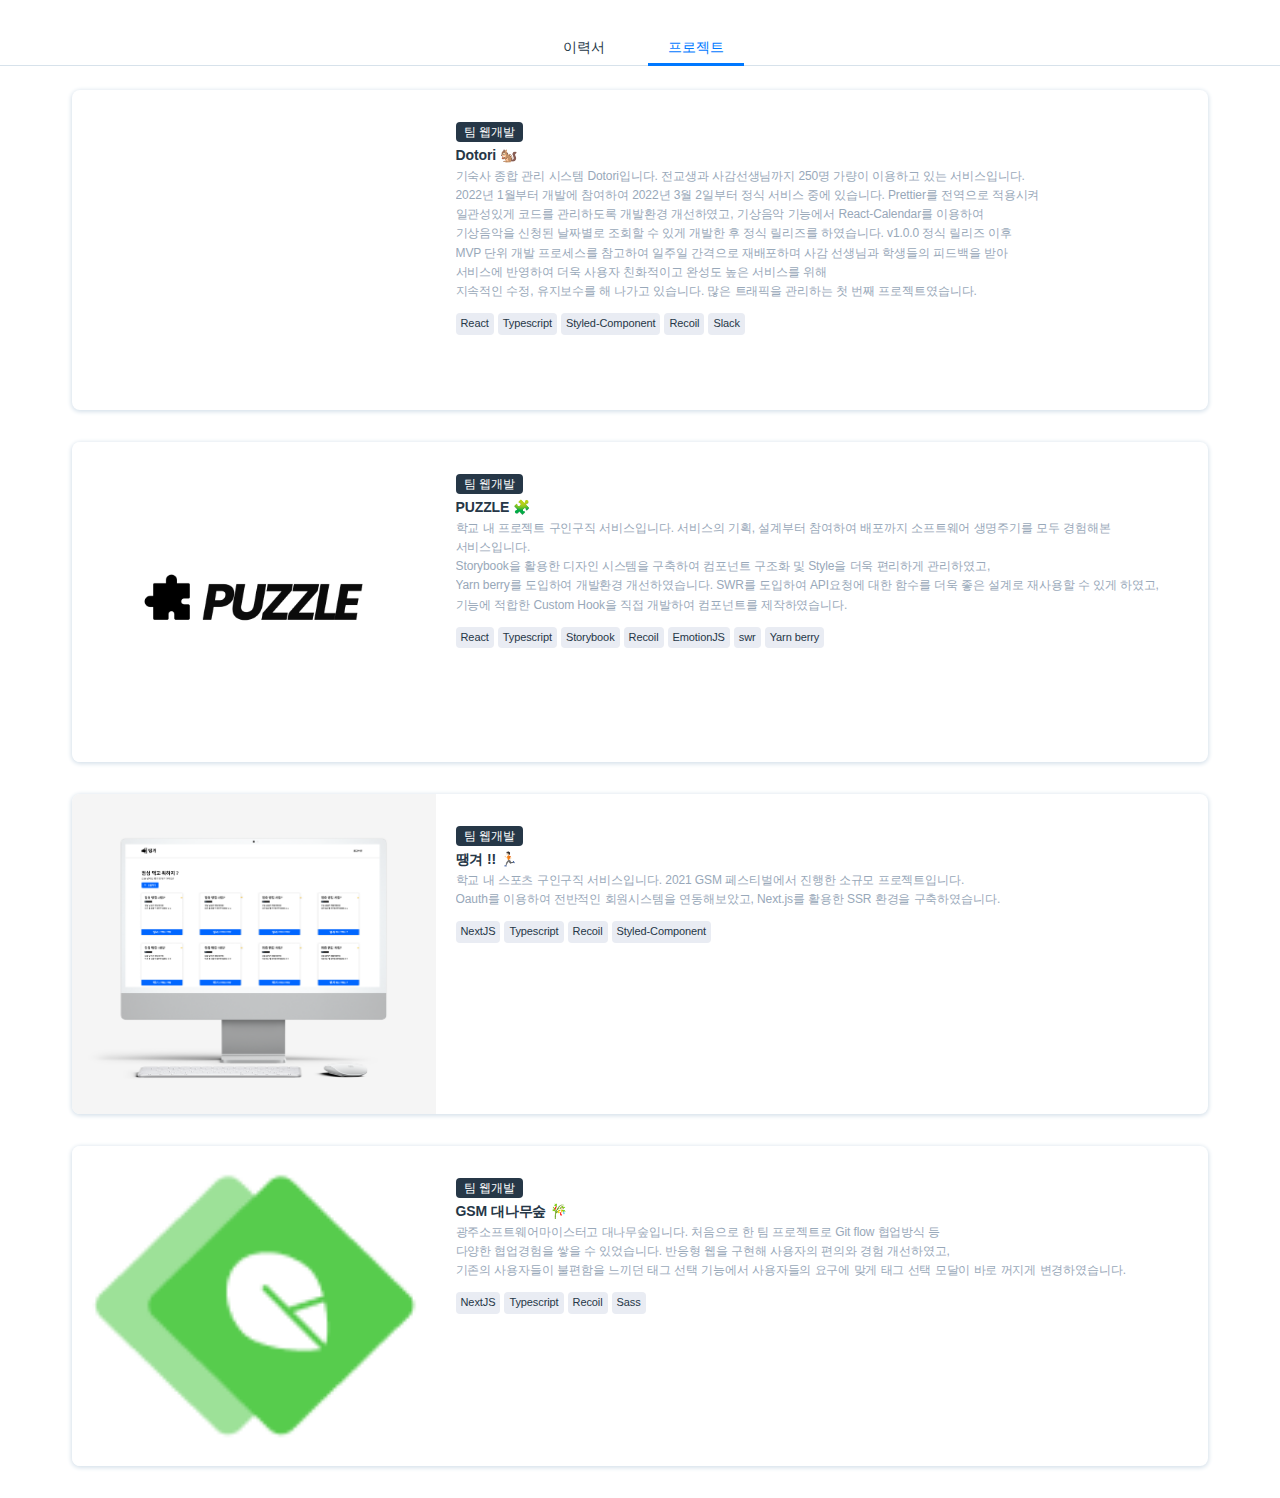
==== commit b53a357f: "Update : html, image" ====
--- a/skill.html
+++ b/skill.html
@@ -98,8 +98,8 @@
                     <div
                       class="img-thumb"
                       style="
-                        background: url('https://img1.daumcdn.net/thumb/R1280x0/?scode=mtistory2&fname=https%3A%2F%2Fblog.kakaocdn.net%2Fdn%2FQvukx%2FbtrpxwzLynY%2F8ZdENGbINruD2b8028ktpK%2Fimg.png')
-                          no-repeat center;
+                        background: url('./image/puzzle\ logo.png') no-repeat
+                          center;
                         background-size: cover;
                       "
                     ></div>
